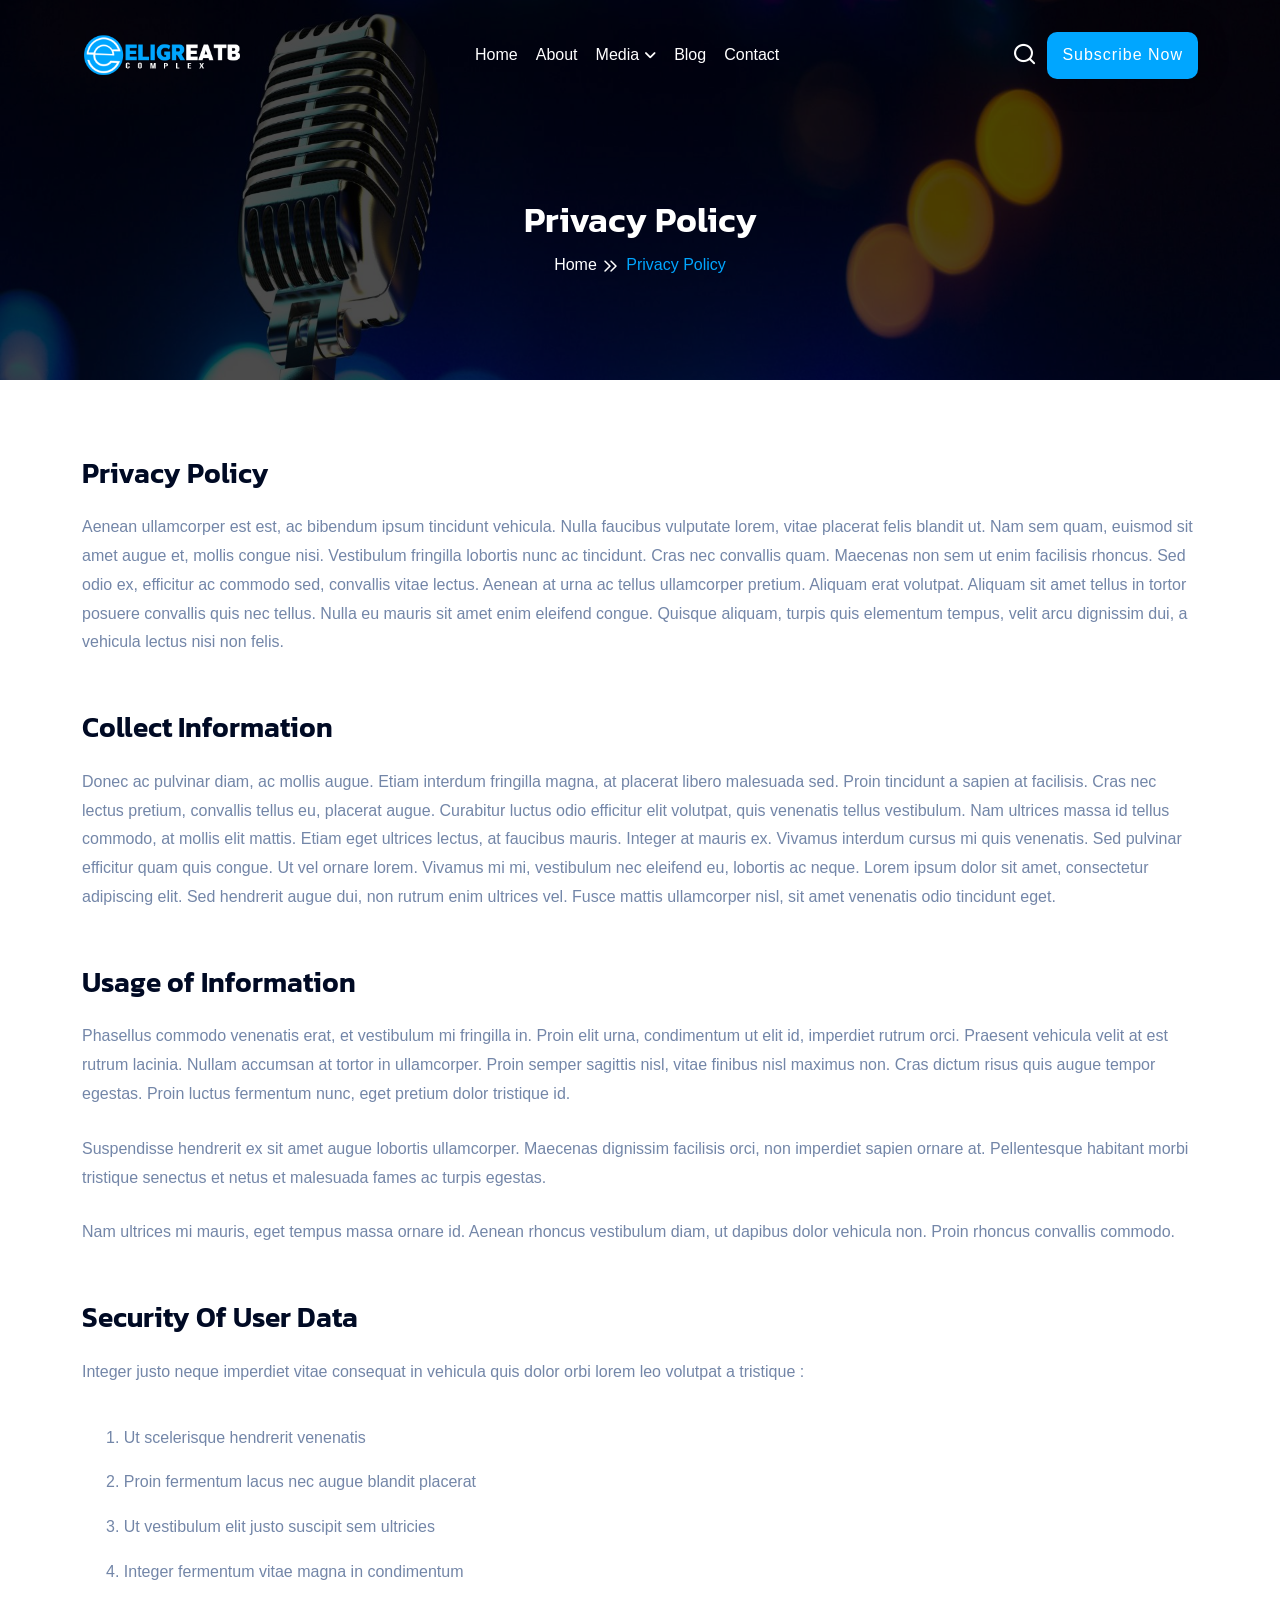
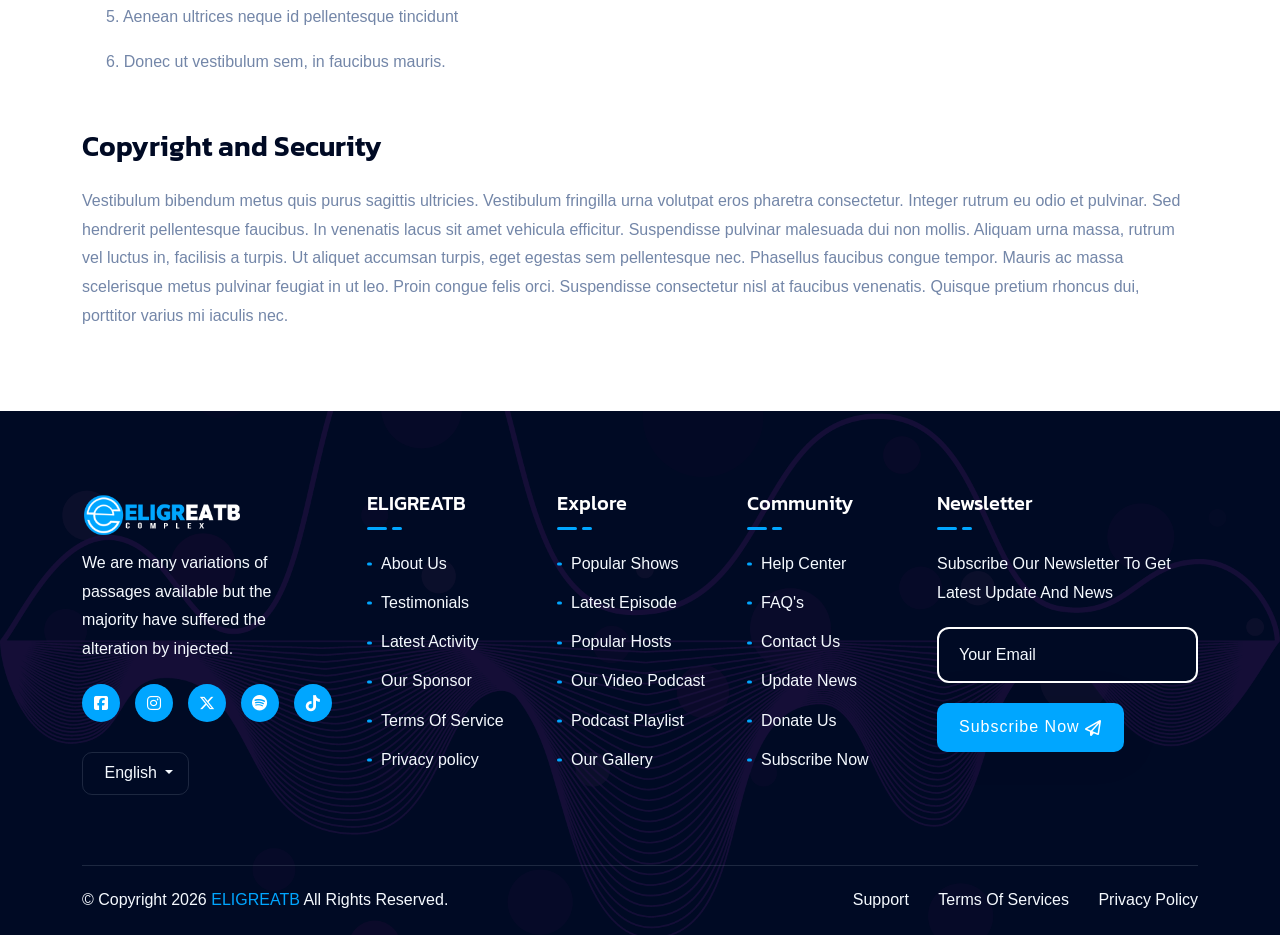
==== privacy.html @ 1687f618 "Initial commit" ====
<!DOCTYPE html>
<html lang="en">
<head>
    <!-- meta tags -->
    <meta charset="UTF-8">
    <meta http-equiv="X-UA-Compatible" content="IE=edge">
    <meta name="viewport" content="width=device-width, initial-scale=1.0">
    <meta name="description" content="">
    <meta name="keywords" content="">

    <!-- title -->
    <title>ELIGREATB - Podcast HTML5 Template</title>

    <!-- favicon -->
    <link rel="icon" type="image/x-icon" href="assets/img/logo/favicon.png">

    <!-- css -->
    <link rel="stylesheet" href="assets/css/bootstrap.min.css">
    <link rel="stylesheet" href="assets/css/all-fontawesome.min.css">
    <link rel="stylesheet" href="assets/css/feather.min.css">
    <link rel="stylesheet" href="assets/css/animate.min.css">
    <link rel="stylesheet" href="assets/css/magnific-popup.min.css">
    <link rel="stylesheet" href="assets/css/owl.carousel.min.css">
    <link rel="stylesheet" href="assets/css/style.css">

</head>

<body>
    <!-- preloader -->
    <div class="preloader">
        <div class="loader-ripple">
            <div></div>
            <div></div>
        </div>
    </div>
    <!-- preloader end -->

    <!-- header area -->
    <header class="header">
        <div class="main-navigation">
            <nav class="navbar navbar-expand-lg">
                <div class="container position-relative">
                    <a class="navbar-brand" href="index-2.html">
                        <img src="assets/img/logo/logo.png" class="logo-display" alt="logo">
                        <img src="assets/img/logo/logo-dark.png" class="logo-scrolled" alt="logo">
                    </a>
                    <!-- mobile-menu-right -->
                    <div class="mobile-menu-right">
                        <div class="nav-search-wrap">
                            <div class="search-btn">
                                <button type="button" class="nav-right-link search-box-outer"><i
                                        class="feather-search"></i></button>
                            </div>
                        </div>
                        <button class="navbar-toggler" type="button" data-bs-toggle="collapse"
                            data-bs-target="#main_nav" aria-expanded="false" aria-label="Toggle navigation">
                            <span class="navbar-toggler-mobile-icon"><i class="feather-menu"></i></span>
                        </button>
                    </div>
                    <!-- mobile-menu-right end -->
                    <div class="collapse navbar-collapse" id="main_nav">
                        <ul class="navbar-nav">
                            <li class="nav-item">
                                <a class="nav-link" href="index.html">Home</a>
                            </li>
                            <li class="nav-item"><a class="nav-link" href="about.html">About</a></li>
                            <li class="nav-item dropdown">
                                <a class="nav-link dropdown-toggle" href="#" data-bs-toggle="dropdown">Media</a>
                                <ul class="dropdown-menu fade-down">
                                    <li><a class="dropdown-item" href="music.html">Music</a></li>
                                    <li><a class="dropdown-item" href="video.html">Video</a></li>
                                </ul>
                            </li>
                            <li class="nav-item">
                                <a class="nav-link" href="blog.html">Blog</a>
                            </li>
                            <li class="nav-item"><a class="nav-link" href="contact.html">Contact</a></li>
                        </ul>
                        <div class="nav-right">
                            <div class="search-btn">
                                <button type="button" class="nav-right-link search-box-outer"><i
                                        class="feather-search"></i></button>
                            </div>
                            <div class="nav-right-btn">
                                <a href="#" class="theme-btn">Subscribe Now</a>
                            </div>
                        </div>
                    </div>
                </div>
            </nav>
        </div>
    </header>
    <!-- header area end -->


    <!-- popup search -->
    <div class="search-popup">
        <button class="close-search"><span class="far fa-times"></span></button>
        <form action="#">
            <div class="form-group">
                <input type="search" name="search-field" placeholder="Search Here..." required>
                <button type="submit"><i class="far fa-search"></i></button>
            </div>
        </form>
    </div>
    <!-- popup search end -->


    <!-- sidebar-popup -->
    <div class="sidebar-popup">
        <div class="sidebar-wrapper">
            <div class="sidebar-content">
                <button type="button" class="close-sidebar-popup"><i class="far fa-xmark"></i></button>
                <div class="sidebar-logo">
                    <img src="assets/img/logo/logo-dark.png" alt="">
                </div>
                <div class="sidebar-about">
                    <h4>About Us</h4>
                    <p>There are many variations of passages available sure there majority have suffered alteration in
                        some form by inject humour or randomised words which don't look even slightly believable.</p>
                </div>
                <div class="sidebar-contact">
                    <h4>Contact Info</h4>
                    <ul>
                        <li>
                            <h6>Email</h6>
                            <a href="https://live.themewild.com/cdn-cgi/l/email-protection#4920272f26092c31282439252c672a2624"><i class="far fa-envelope"></i><span class="__cf_email__" data-cfemail="f39a9d959cb3968b929e839f96dd909c9e">[email&#160;protected]</span></a>
                        </li>
                        <li>
                            <h6>Phone</h6>
                            <a href="tel:+21236547898"><i class="far fa-phone"></i>+2 123 654 7898</a>
                        </li>
                        <li>
                            <h6>Address</h6>
                            <a href="#"><i class="far fa-location-dot"></i>25/B Milford Road, New York</a>
                        </li>
                    </ul>
                </div>
                <div class="sidebar-social">
                    <h4>Follow Us</h4>
                    <a href="#"><i class="fab fa-facebook"></i></a>
                    <a href="#"><i class="fab fa-x-twitter"></i></a>
                    <a href="#"><i class="fab fa-instagram"></i></a>
                    <a href="#"><i class="fab fa-linkedin"></i></a>
                </div>
            </div>
        </div>
    </div>
    <!-- sidebar-popup end -->


    <main class="main">

        <!-- breadcrumb -->
        <div class="site-breadcrumb" style="background: url(assets/img/breadcrumb/01.jpg)">
            <div class="container">
                <h2 class="breadcrumb-title">Privacy Policy</h2>
                <ul class="breadcrumb-menu">
                    <li><a href="index-2.html">Home</a></li>
                    <li class="active">Privacy Policy</li>
                </ul>
            </div>
        </div>
        <!-- breadcrumb end -->


        <!-- privacy policy -->
        <div class="privacy-policy py-80">
            <div class="container">
                <div class="row">
                    <div class="col">
                        <div class="terms-content">
                            <h3>Privacy Policy</h3>
                            <p>
                                Aenean ullamcorper est est, ac bibendum ipsum tincidunt vehicula. Nulla faucibus
                                vulputate lorem, vitae placerat felis blandit ut. Nam sem quam, euismod sit amet augue
                                et, mollis congue nisi. Vestibulum fringilla lobortis nunc ac tincidunt. Cras nec
                                convallis quam. Maecenas non sem ut enim facilisis rhoncus. Sed odio ex, efficitur ac
                                commodo sed, convallis vitae lectus. Aenean at urna ac tellus ullamcorper pretium.
                                Aliquam erat volutpat. Aliquam sit amet tellus in tortor posuere convallis quis nec
                                tellus. Nulla eu mauris sit amet enim eleifend congue. Quisque aliquam, turpis quis
                                elementum tempus, velit arcu dignissim dui, a vehicula lectus nisi non felis.
                            </p>
                        </div>
                        <div class="terms-content">
                            <h3>Collect Information</h3>
                            <p>
                                Donec ac pulvinar diam, ac mollis augue. Etiam interdum fringilla magna, at placerat
                                libero malesuada sed. Proin tincidunt a sapien at facilisis. Cras nec lectus pretium,
                                convallis tellus eu, placerat augue. Curabitur luctus odio efficitur elit volutpat, quis
                                venenatis tellus vestibulum. Nam ultrices massa id tellus commodo, at mollis elit
                                mattis. Etiam eget ultrices lectus, at faucibus mauris. Integer at mauris ex. Vivamus
                                interdum cursus mi quis venenatis. Sed pulvinar efficitur quam quis congue. Ut vel
                                ornare lorem. Vivamus mi mi, vestibulum nec eleifend eu, lobortis ac neque. Lorem ipsum
                                dolor sit amet, consectetur adipiscing elit. Sed hendrerit augue dui, non rutrum enim
                                ultrices vel. Fusce mattis ullamcorper nisl, sit amet venenatis odio tincidunt eget.
                            </p>
                        </div>
                        <div class="terms-content">
                            <h3>Usage of Information</h3>
                            <p>
                                Phasellus commodo venenatis erat, et vestibulum mi fringilla in. Proin elit urna,
                                condimentum ut elit id, imperdiet rutrum orci. Praesent vehicula velit at est rutrum
                                lacinia. Nullam accumsan at tortor in ullamcorper. Proin semper sagittis nisl, vitae
                                finibus nisl maximus non. Cras dictum risus quis augue tempor egestas. Proin luctus
                                fermentum nunc, eget pretium dolor tristique id.
                            </p>
                            <p>
                                Suspendisse hendrerit ex sit amet augue lobortis ullamcorper. Maecenas dignissim
                                facilisis orci, non imperdiet sapien ornare at. Pellentesque habitant morbi tristique
                                senectus et netus et malesuada fames ac turpis egestas.
                            </p>
                            <p>
                                Nam ultrices mi mauris, eget tempus massa ornare id. Aenean rhoncus vestibulum diam, ut
                                dapibus dolor vehicula non. Proin rhoncus convallis commodo.
                            </p>
                        </div>
                        <div class="terms-content">
                            <h3>Security Of User Data</h3>
                            <p>Integer justo neque imperdiet vitae consequat in vehicula quis dolor orbi lorem leo
                                volutpat a tristique :</p>
                            <ul class="terms-list ms-4">
                                <li>1. Ut scelerisque hendrerit venenatis</li>
                                <li>2. Proin fermentum lacus nec augue blandit placerat</li>
                                <li>3. Ut vestibulum elit justo suscipit sem ultricies</li>
                                <li>4. Integer fermentum vitae magna in condimentum</li>
                                <li>5. Aenean ultrices neque id pellentesque tincidunt</li>
                                <li>6. Donec ut vestibulum sem, in faucibus mauris.</li>
                            </ul>
                        </div>
                        <div class="terms-content">
                            <h3>Copyright and Security</h3>
                            <p>
                                Vestibulum bibendum metus quis purus sagittis ultricies. Vestibulum fringilla urna
                                volutpat eros pharetra consectetur. Integer rutrum eu odio et pulvinar. Sed hendrerit
                                pellentesque faucibus. In venenatis lacus sit amet vehicula efficitur. Suspendisse
                                pulvinar malesuada dui non mollis. Aliquam urna massa, rutrum vel luctus in, facilisis a
                                turpis. Ut aliquet accumsan turpis, eget egestas sem pellentesque nec. Phasellus
                                faucibus congue tempor. Mauris ac massa scelerisque metus pulvinar feugiat in ut leo.
                                Proin congue felis orci. Suspendisse consectetur nisl at faucibus venenatis. Quisque
                                pretium rhoncus dui, porttitor varius mi iaculis nec.
                            </p>
                        </div>
                    </div>
                </div>
            </div>
        </div>
        <!-- privacy policy end -->
    
    </main>


    <!-- footer area -->
    <footer class="footer-area">
        <div class="footer-widget">
            <div class="container">
                <div class="footer-widget-wrapper pt-80 pb-50">
                    <div class="row">
                        <div class="col-md-6 col-lg-3">
                            <div class="footer-widget-box about-us">
                                <a href="#" class="footer-logo">
                                    <img src="assets/img/logo/logo.png" class="logo-dark-mode" alt="">
                                    <img src="assets/img/logo/logo-dark.png" class="logo-light-mode" alt="">
                                </a>
                                <p class="mb-3">
                                    We are many variations of passages available but the majority have suffered the
                                    alteration by injected.
                                </p>
                                <ul class="footer-social mt-20">
                                    <li><a href="#"><i class="fab fa-square-facebook"></i></a></li>
                                    <li><a href="#"><i class="fab fa-instagram"></i></a></li>
                                    <li><a href="#"><i class="fab fa-x-twitter"></i></a></li>
                                    <li><a href="#"><i class="fab fa-spotify"></i></a></li>
                                    <li><a href="#"><i class="fab fa-tiktok"></i></a></li>
                                </ul>
                                <div class="footer-language">
                                    <div class="dropdown">
                                        <a href="#" class="language dropdown-toggle" data-bs-toggle="dropdown"
                                            aria-expanded="false">
                                            <img src="assets/img/lang/united-states.png" alt="">
                                            <span>English</span>
                                        </a>
                                        <ul class="dropdown-menu">
                                            <li><a class="dropdown-item" href="#"><img
                                                        src="assets/img/lang/united-states.png" alt="">English</a></li>
                                            <li><a class="dropdown-item" href="#"><img src="assets/img/lang/germany.png"
                                                        alt="">Germany</a></li>
                                            <li><a class="dropdown-item" href="#"><img src="assets/img/lang/france.png"
                                                        alt="">France</a></li>
                                            <li><a class="dropdown-item" href="#"><img src="assets/img/lang/china.png"
                                                        alt="">China</a></li>
                                            <li><a class="dropdown-item" href="#"><img src="assets/img/lang/spain.png"
                                                        alt="">Spain</a></li>
                                        </ul>
                                    </div>
                                </div>
                            </div>
                        </div>
                        <div class="col-md-6 col-lg-2">
                            <div class="footer-widget-box list">
                                <h4 class="footer-widget-title">ELIGREATB</h4>
                                <ul class="footer-list">
                                    <li><a href="about.html">About Us</a></li>
                                    <li><a href="testimonial.html">Testimonials</a></li>
                                    <li><a href="blog.html">Latest Activity</a></li>
                                    <li><a href="sponsor.html">Our Sponsor</a></li>
                                    <li><a href="terms.html">Terms Of Service</a></li>
                                    <li><a href="privacy.html">Privacy policy</a></li>
                                </ul>
                            </div>
                        </div>
                        <div class="col-md-6 col-lg-2">
                            <div class="footer-widget-box list">
                                <h4 class="footer-widget-title">Explore</h4>
                                <ul class="footer-list">
                                    <li><a href="video.html">Popular Shows</a></li>
                                    <li><a href="episode-grid.html">Latest Episode</a></li>
                                    <li><a href="host.html">Popular Hosts</a></li>
                                    <li><a href="episode-video.html">Our Video Podcast</a></li>
                                    <li><a href="episode-single.html">Podcast Playlist</a></li>
                                    <li><a href="gallery.html">Our Gallery</a></li>
                                </ul>
                            </div>
                        </div>
                        <div class="col-md-6 col-lg-2">
                            <div class="footer-widget-box list">
                                <h4 class="footer-widget-title">Community</h4>
                                <ul class="footer-list">
                                    <li><a href="contact.html">Help Center</a></li>
                                    <li><a href="faq.html">FAQ's</a></li>
                                    <li><a href="contact.html">Contact Us</a></li>
                                    <li><a href="blog.html">Update News</a></li>
                                    <li><a href="donate.html">Donate Us</a></li>
                                    <li><a href="pricing.html">Subscribe Now</a></li>
                                </ul>
                            </div>
                        </div>
                        <div class="col-md-6 col-lg-3">
                            <div class="footer-widget-box list">
                                <h4 class="footer-widget-title">Newsletter</h4>
                                <div class="footer-newsletter">
                                    <p>Subscribe Our Newsletter To Get Latest Update And News</p>
                                    <div class="subscribe-form">
                                        <form action="#">
                                            <input type="email" class="form-control" placeholder="Your Email">
                                            <button class="theme-btn" type="submit">
                                                Subscribe Now<i class="far fa-paper-plane"></i>
                                            </button>
                                        </form>
                                    </div>
                                </div>
                            </div>
                        </div>
                    </div>
                </div>
            </div>
        </div>
        <div class="container">
            <div class="copyright">
                <div class="row">
                    <div class="col-md-6 align-self-center">
                        <p class="copyright-text">
                            &copy; Copyright <span id="date"></span> <a href="#"> ELIGREATB </a> All Rights Reserved.
                        </p>
                    </div>
                    <div class="col-md-6 align-self-center">
                        <ul class="footer-menu">
                            <li><a href="contact.html">Support</a></li>
                            <li><a href="terms.html">Terms Of Services</a></li>
                            <li><a href="privacy.html">Privacy Policy</a></li>
                        </ul>
                    </div>
                </div>
            </div>
        </div>
    </footer>
    <!-- footer area end -->


    <!-- scroll-top -->
    <div class="scroll-top">
        <a href="#" class="scroll-top-icon"><i class="far fa-arrow-up"></i></a>
        <svg class="scroll-progress-circle" viewBox="0 0 100 100">
            <circle class="scroll-progress-bg" cx="50" cy="50" r="45"></circle>
            <circle class="scroll-progress-bar" cx="50" cy="50" r="45"></circle>
        </svg>
    </div>
    <!-- scroll-top end -->


    <!-- js -->
    <script data-cfasync="false" src="../cdn-cgi/scripts/5c5dd728/cloudflare-static/email-decode.min.js"></script><script src="assets/js/jquery-3.7.1.min.js"></script>
    <script src="assets/js/modernizr.min.js"></script>
    <script src="assets/js/bootstrap.bundle.min.js"></script>
    <script src="assets/js/imagesloaded.pkgd.min.js"></script>
    <script src="assets/js/jquery.magnific-popup.min.js"></script>
    <script src="assets/js/isotope.pkgd.min.js"></script>
    <script src="assets/js/jquery.appear.min.js"></script>
    <script src="assets/js/jquery.easing.min.js"></script>
    <script src="assets/js/owl.carousel.min.js"></script>
    <script src="assets/js/counter-up.js"></script>
    <script src="assets/js/wow.min.js"></script>
    <script src="assets/js/main.js"></script>

</body>


<!-- Mirrored from live.themewild.com/ELIGREATB/privacy.html by HTTrack Website Copier/3.x [XR&CO'2014], Wed, 23 Apr 2025 15:40:26 GMT -->
</html>
---- assets/css/feather.min.css ----
@font-face{font-family:'feather';src:url('../fonts/featherd7bf.eot?vphau2');src:url('../fonts/featherd7bf.eot?vphau2#iefix') format('embedded-opentype'),url('../fonts/featherd7bf.ttf?vphau2') format('truetype'),url('../fonts/featherd7bf.woff?vphau2') format('woff'),url('../fonts/featherd7bf.svg?vphau2#feather') format('svg');font-weight:normal;font-style:normal;font-display:block}[class^="feather-"],[class*=" feather-"]{font-family:'feather' !important;speak:never;font-style:normal;font-weight:normal;font-variant:normal;text-transform:none;-webkit-font-smoothing:antialiased;-moz-osx-font-smoothing:grayscale}.feather-activity:before{content:"\e900"}.feather-airplay:before{content:"\e901"}.feather-alert-circle:before{content:"\e902"}.feather-alert-octagon:before{content:"\e903"}.feather-alert-triangle:before{content:"\e904"}.feather-align-center:before{content:"\e905"}.feather-align-justify:before{content:"\e906"}.feather-align-left:before{content:"\e907"}.feather-align-right:before{content:"\e908"}.feather-anchor:before{content:"\e909"}.feather-aperture:before{content:"\e90a"}.feather-archive:before{content:"\e90b"}.feather-arrow-down:before{content:"\e90c"}.feather-arrow-down-circle:before{content:"\e90d"}.feather-arrow-down-left:before{content:"\e90e"}.feather-arrow-down-right:before{content:"\e90f"}.feather-arrow-left:before{content:"\e910"}.feather-arrow-left-circle:before{content:"\e911"}.feather-arrow-right:before{content:"\e912"}.feather-arrow-right-circle:before{content:"\e913"}.feather-arrow-up:before{content:"\e914"}.feather-arrow-up-circle:before{content:"\e915"}.feather-arrow-up-left:before{content:"\e916"}.feather-arrow-up-right:before{content:"\e917"}.feather-at-sign:before{content:"\e918"}.feather-award:before{content:"\e919"}.feather-bar-chart:before{content:"\e91a"}.feather-bar-chart-2:before{content:"\e91b"}.feather-battery:before{content:"\e91c"}.feather-battery-charging:before{content:"\e91d"}.feather-bell:before{content:"\e91e"}.feather-bell-off:before{content:"\e91f"}.feather-bluetooth:before{content:"\e920"}.feather-bold:before{content:"\e921"}.feather-book:before{content:"\e922"}.feather-bookmark:before{content:"\e923"}.feather-book-open:before{content:"\e924"}.feather-box:before{content:"\e925"}.feather-briefcase:before{content:"\e926"}.feather-calendar:before{content:"\e927"}.feather-camera:before{content:"\e928"}.feather-camera-off:before{content:"\e929"}.feather-cast:before{content:"\e92a"}.feather-check:before{content:"\e92b"}.feather-check-circle:before{content:"\e92c"}.feather-check-square:before{content:"\e92d"}.feather-chevron-down:before{content:"\e92e"}.feather-chevron-left:before{content:"\e92f"}.feather-chevron-right:before{content:"\e930"}.feather-chevrons-down:before{content:"\e931"}.feather-chevrons-left:before{content:"\e932"}.feather-chevrons-right:before{content:"\e933"}.feather-chevrons-up:before{content:"\e934"}.feather-chevron-up:before{content:"\e935"}.feather-chrome:before{content:"\e936"}.feather-circle:before{content:"\e937"}.feather-clipboard:before{content:"\e938"}.feather-clock:before{content:"\e939"}.feather-cloud:before{content:"\e93a"}.feather-cloud-drizzle:before{content:"\e93b"}.feather-cloud-lightning:before{content:"\e93c"}.feather-cloud-off:before{content:"\e93d"}.feather-cloud-rain:before{content:"\e93e"}.feather-cloud-snow:before{content:"\e93f"}.feather-code:before{content:"\e940"}.feather-codepen:before{content:"\e941"}.feather-codesandbox:before{content:"\e942"}.feather-coffee:before{content:"\e943"}.feather-columns:before{content:"\e944"}.feather-command:before{content:"\e945"}.feather-compass:before{content:"\e946"}.feather-copy:before{content:"\e947"}.feather-corner-down-left:before{content:"\e948"}.feather-corner-down-right:before{content:"\e949"}.feather-corner-left-down:before{content:"\e94a"}.feather-corner-left-up:before{content:"\e94b"}.feather-corner-right-down:before{content:"\e94c"}.feather-corner-right-up:before{content:"\e94d"}.feather-corner-up-left:before{content:"\e94e"}.feather-corner-up-right:before{content:"\e94f"}.feather-cpu:before{content:"\e950"}.feather-credit-card:before{content:"\e951"}.feather-crop:before{content:"\e952"}.feather-crosshair:before{content:"\e953"}.feather-database:before{content:"\e954"}.feather-delete:before{content:"\e955"}.feather-disc:before{content:"\e956"}.feather-divide:before{content:"\e957"}.feather-divide-circle:before{content:"\e958"}.feather-divide-square:before{content:"\e959"}.feather-dollar-sign:before{content:"\e95a"}.feather-download:before{content:"\e95b"}.feather-download-cloud:before{content:"\e95c"}.feather-dribbble:before{content:"\e95d"}.feather-droplet:before{content:"\e95e"}.feather-edit:before{content:"\e95f"}.feather-edit-2:before{content:"\e960"}.feather-edit-3:before{content:"\e961"}.feather-external-link:before{content:"\e962"}.feather-eye:before{content:"\e963"}.feather-eye-off:before{content:"\e964"}.feather-facebook:before{content:"\e965"}.feather-fast-forward:before{content:"\e966"}.feather-feather:before{content:"\e967"}.feather-figma:before{content:"\e968"}.feather-file:before{content:"\e969"}.feather-file-minus:before{content:"\e96a"}.feather-file-plus:before{content:"\e96b"}.feather-file-text:before{content:"\e96c"}.feather-film:before{content:"\e96d"}.feather-filter:before{content:"\e96e"}.feather-flag:before{content:"\e96f"}.feather-folder:before{content:"\e970"}.feather-folder-minus:before{content:"\e971"}.feather-folder-plus:before{content:"\e972"}.feather-framer:before{content:"\e973"}.feather-frown:before{content:"\e974"}.feather-gift:before{content:"\e975"}.feather-git-branch:before{content:"\e976"}.feather-git-commit:before{content:"\e977"}.feather-github:before{content:"\e978"}.feather-gitlab:before{content:"\e979"}.feather-git-merge:before{content:"\e97a"}.feather-git-pull-request:before{content:"\e97b"}.feather-globe:before{content:"\e97c"}.feather-grid:before{content:"\e97d"}.feather-hard-drive:before{content:"\e97e"}.feather-hash:before{content:"\e97f"}.feather-headphones:before{content:"\e980"}.feather-heart:before{content:"\e981"}.feather-help-circle:before{content:"\e982"}.feather-hexagon:before{content:"\e983"}.feather-home:before{content:"\e984"}.feather-image:before{content:"\e985"}.feather-inbox:before{content:"\e986"}.feather-info:before{content:"\e987"}.feather-instagram:before{content:"\e988"}.feather-italic:before{content:"\e989"}.feather-key:before{content:"\e98a"}.feather-layers:before{content:"\e98b"}.feather-layout:before{content:"\e98c"}.feather-life-buoy:before{content:"\e98d"}.feather-link:before{content:"\e98e"}.feather-link-2:before{content:"\e98f"}.feather-linkedin:before{content:"\e990"}.feather-list:before{content:"\e991"}.feather-loader:before{content:"\e992"}.feather-lock:before{content:"\e993"}.feather-log-in:before{content:"\e994"}.feather-log-out:before{content:"\e995"}.feather-mail:before{content:"\e996"}.feather-map:before{content:"\e997"}.feather-map-pin:before{content:"\e998"}.feather-maximize:before{content:"\e999"}.feather-maximize-2:before{content:"\e99a"}.feather-meh:before{content:"\e99b"}.feather-menu:before{content:"\e99c"}.feather-message-circle:before{content:"\e99d"}.feather-message-square:before{content:"\e99e"}.feather-mic:before{content:"\e99f"}.feather-mic-off:before{content:"\e9a0"}.feather-minimize:before{content:"\e9a1"}.feather-minimize-2:before{content:"\e9a2"}.feather-minus:before{content:"\e9a3"}.feather-minus-circle:before{content:"\e9a4"}.feather-minus-square:before{content:"\e9a5"}.feather-monitor:before{content:"\e9a6"}.feather-moon:before{content:"\e9a7"}.feather-more-horizontal:before{content:"\e9a8"}.feather-more-vertical:before{content:"\e9a9"}.feather-mouse-pointer:before{content:"\e9aa"}.feather-move:before{content:"\e9ab"}.feather-music:before{content:"\e9ac"}.feather-navigation:before{content:"\e9ad"}.feather-navigation-2:before{content:"\e9ae"}.feather-octagon:before{content:"\e9af"}.feather-package:before{content:"\e9b0"}.feather-paperclip:before{content:"\e9b1"}.feather-pause:before{content:"\e9b2"}.feather-pause-circle:before{content:"\e9b3"}.feather-pen-tool:before{content:"\e9b4"}.feather-percent:before{content:"\e9b5"}.feather-phone:before{content:"\e9b6"}.feather-phone-call:before{content:"\e9b7"}.feather-phone-forwarded:before{content:"\e9b8"}.feather-phone-incoming:before{content:"\e9b9"}.feather-phone-missed:before{content:"\e9ba"}.feather-phone-off:before{content:"\e9bb"}.feather-phone-outgoing:before{content:"\e9bc"}.feather-pie-chart:before{content:"\e9bd"}.feather-play:before{content:"\e9be"}.feather-play-circle:before{content:"\e9bf"}.feather-plus:before{content:"\e9c0"}.feather-plus-circle:before{content:"\e9c1"}.feather-plus-square:before{content:"\e9c2"}.feather-pocket:before{content:"\e9c3"}.feather-power:before{content:"\e9c4"}.feather-printer:before{content:"\e9c5"}.feather-radio:before{content:"\e9c6"}.feather-refresh-ccw:before{content:"\e9c7"}.feather-refresh-cw:before{content:"\e9c8"}.feather-repeat:before{content:"\e9c9"}.feather-rewind:before{content:"\e9ca"}.feather-rotate-ccw:before{content:"\e9cb"}.feather-rotate-cw:before{content:"\e9cc"}.feather-rss:before{content:"\e9cd"}.feather-save:before{content:"\e9ce"}.feather-scissors:before{content:"\e9cf"}.feather-search:before{content:"\e9d0"}.feather-send:before{content:"\e9d1"}.feather-server:before{content:"\e9d2"}.feather-settings:before{content:"\e9d3"}.feather-share:before{content:"\e9d4"}.feather-share-2:before{content:"\e9d5"}.feather-shield:before{content:"\e9d6"}.feather-shield-off:before{content:"\e9d7"}.feather-shopping-bag:before{content:"\e9d8"}.feather-shopping-cart:before{content:"\e9d9"}.feather-shuffle:before{content:"\e9da"}.feather-sidebar:before{content:"\e9db"}.feather-skip-back:before{content:"\e9dc"}.feather-skip-forward:before{content:"\e9dd"}.feather-slack:before{content:"\e9de"}.feather-slash:before{content:"\e9df"}.feather-sliders:before{content:"\e9e0"}.feather-smartphone:before{content:"\e9e1"}.feather-smile:before{content:"\e9e2"}.feather-speaker:before{content:"\e9e3"}.feather-square:before{content:"\e9e4"}.feather-star:before{content:"\e9e5"}.feather-stop-circle:before{content:"\e9e6"}.feather-sun:before{content:"\e9e7"}.feather-sunrise:before{content:"\e9e8"}.feather-sunset:before{content:"\e9e9"}.feather-table:before{content:"\e9ea"}.feather-tablet:before{content:"\e9eb"}.feather-tag:before{content:"\e9ec"}.feather-target:before{content:"\e9ed"}.feather-terminal:before{content:"\e9ee"}.feather-thermometer:before{content:"\e9ef"}.feather-thumbs-down:before{content:"\e9f0"}.feather-thumbs-up:before{content:"\e9f1"}.feather-toggle-left:before{content:"\e9f2"}.feather-toggle-right:before{content:"\e9f3"}.feather-tool:before{content:"\e9f4"}.feather-trash:before{content:"\e9f5"}.feather-trash-2:before{content:"\e9f6"}.feather-trello:before{content:"\e9f7"}.feather-trending-down:before{content:"\e9f8"}.feather-trending-up:before{content:"\e9f9"}.feather-triangle:before{content:"\e9fa"}.feather-truck:before{content:"\e9fb"}.feather-tv:before{content:"\e9fc"}.feather-twitch:before{content:"\e9fd"}.feather-twitter:before{content:"\e9fe"}.feather-type:before{content:"\e9ff"}.feather-umbrella:before{content:"\ea00"}.feather-underline:before{content:"\ea01"}.feather-unlock:before{content:"\ea02"}.feather-upload:before{content:"\ea03"}.feather-upload-cloud:before{content:"\ea04"}.feather-user:before{content:"\ea05"}.feather-user-check:before{content:"\ea06"}.feather-user-minus:before{content:"\ea07"}.feather-user-plus:before{content:"\ea08"}.feather-users:before{content:"\ea09"}.feather-user-x:before{content:"\ea0a"}.feather-video:before{content:"\ea0b"}.feather-video-off:before{content:"\ea0c"}.feather-voicemail:before{content:"\ea0d"}.feather-volume:before{content:"\ea0e"}.feather-volume-1:before{content:"\ea0f"}.feather-volume-2:before{content:"\ea10"}.feather-volume-x:before{content:"\ea11"}.feather-watch:before{content:"\ea12"}.feather-wifi:before{content:"\ea13"}.feather-wifi-off:before{content:"\ea14"}.feather-wind:before{content:"\ea15"}.feather-x:before{content:"\ea16"}.feather-x-circle:before{content:"\ea17"}.feather-x-octagon:before{content:"\ea18"}.feather-x-square:before{content:"\ea19"}.feather-youtube:before{content:"\ea1a"}.feather-zap:before{content:"\ea1b"}.feather-zap-off:before{content:"\ea1c"}.feather-zoom-in:before{content:"\ea1d"}.feather-zoom-out:before{content:"\ea1e"}
---- assets/css/style.css ----
/*====================================================
Template Name   : ELIGREATB
Description     : Podcast HTML5 Template
Author          : LunarTemp
Version         : 1.0
=======================================================*/


/*=====================================================
Table of contents
=======================================================

1. Google fonts
2. Theme variables
3. General css
4. Preloader
5. Theme default css
6. Margin & padding
7. Bs custom css
8. Nice select css
9. Site title css
10. Theme button
11. Scroll top css
12. Navbar css
13. Multi level dropdown menu
14. Search area css 
15. Sidebar popup css 
16. Main section css 
17. Hero css 
18. Platform css 
19. About css 
20. Feature css 
21. Main category css
22. Show css
23. Show single css 
24. Episode css 
25. Episode single css 
26. Podcast css 
27. Process css 
28. Choose css 
29. Pricing css 
30. Donate css 
31. Gallery css 
32. Testimonial css 
33. Play btn
34. Video css 
35. Counter css 
36. Cta css 
37. Partner css 
38. Blog css 
39. Blog single css
40. Widget sidebar css
41. Contact us css 
42. Team css 
43. Team single css 
44. Faq css 
45. Breadcrumb css
46. Pagination css 
47. Auth css 
48. Coming soon css 
49. Error css 
50. Terms/privacy css 
51. Instagram css 
52. Footer css 
53. Home 2 css 
54. Home 3 css 

=======================================================*/


/*====================
1. Google fonts
======================*/

@import url('https://fonts.googleapis.com/css2?family=Kanit:wght@300;400;500;600;700;800;900&amp;family=Roboto:wght@100;300;400;500;700;900&amp;display=swap');


/*====================
2. Theme variables
======================*/

:root {
  --body-font: 'Roboto', sans-serif;
  --heading-font: 'Kanit', sans-serif;
  --body-text-color: #7386a8;
  --theme-color: #00A6FF;
  --theme-bg-light: rgba(2, 171, 253, .08);
  --theme-color-light: rgba(255, 255, 255, 0.6);
  --color-white: #ffffff;
  --color-dark: #000A24;
  --color-success: #10B981;
  --color-primary: #29B6F6;
  --color-info: #8358FF;
  --color-danger: #FF7782;
  --color-warning: #FFBB55;
  --color-secondary: #E9ECEF;
  --box-shadow: 0 0 40px 5px rgb(0 0 0 / 5%);
  --box-shadow2: 0 3px 24px rgb(0 0 0 / 10%);
  --transition: all .5s ease-in-out;
  --transition2: all .3s ease-in-out;
  --border-info-color: rgba(117, 127, 149, .25);
  --border-white-color: rgba(255, 255, 255, 0.08);
  --footer-bg: #000A24;
  --footer-text-color: #F5FAFF;
}



/*====================
3. General css
======================*/

*,
*:before,
*:after {
  box-sizing: inherit;
}

* {
  scroll-behavior: inherit !important;
}

html,
body {
  height: auto;
  width: 100%;
  margin: 0;
  padding: 0;
  overflow-x: hidden;
  box-sizing: border-box;
}

body {
  background: var(--body-bg);
  font-family: var(--body-font);
  font-style: normal;
  font-size: 16px;
  font-weight: normal;
  color: var(--body-text-color);
  line-height: 1.8;
}

a {
  color:  var(--color-dark);
  display: inline-block;
}

a,
a:active,
a:focus,
a:hover {
  outline: none;
  -webkit-transition: all 0.3s ease-out 0s;
  -moz-transition: all 0.3s ease-out 0s;
  -o-transition: all 0.3s ease-out 0s;
  -ms-transition: all 0.3s ease-out 0s;
  transition: all 0.3s ease-out 0s;
  text-decoration: none;
}

a:hover {
  color: var(--color-blue);
}

ul {
  margin: 0;
  padding: 0;
}

li {
  list-style: none;
}

h1,
h2,
h3,
h4,
h5,
h6 {
  color:  var(--color-dark);
  margin: 0px;
  font-weight: 600;
  font-family: var(--heading-font);
  line-height: 1.2;
}

h1 {
  font-size: 40px;
}

h2 {
  font-size: 35px;
}

h3 {
  font-size: 28px;
}

h4 {
  font-size: 22px;
}

h5 {
  font-size: 18px;
}

h6 {
  font-size: 16px;
}

p {
  margin: 0px;
}

iframe {
  max-width: 100%;
  max-height: max-content;
  border: none;
}

.img,
img {
  max-width: 100%;
  -webkit-transition: all 0.3s ease-out 0s;
  -moz-transition: all 0.3s ease-out 0s;
  -ms-transition: all 0.3s ease-out 0s;
  -o-transition: all 0.3s ease-out 0s;
  transition: all 0.3s ease-out 0s;
  height: auto;
}

label {
  color: #999;
  cursor: pointer;
  font-weight: 400;
}

*::-moz-selection {
  background: #d6b161;
  color: var(--color-white);
  text-shadow: none;
}

::-moz-selection {
  background: #555;
  color: var(--color-white);
  text-shadow: none;
}

::selection {
  background: #555;
  color: var(--color-white);
  text-shadow: none;
}

*::-moz-placeholder {
  color: #999;
  font-size: 16px;
  opacity: 1;
}

*::placeholder {
  color: #999;
  font-size: 16px;
  opacity: 1;
}



/*====================
4. Preloader
======================*/

.preloader {
  position: fixed;
  width: 100%;
  height: 100%;
  background: var(--theme-color);
  top: 0;
  left: 0;
  z-index: 9999;
  display: flex;
  align-items: center;
  justify-content: center;
}

.loader-ripple {
  display: inline-block;
  position: relative;
  width: 80px;
  height: 80px;
}

.loader-ripple div {
  position: absolute;
  border: 4px solid var(--color-white);
  opacity: 1;
  border-radius: 50%;
  animation: loader-ripple 1s cubic-bezier(0, 0.2, 0.8, 1) infinite;
}

.loader-ripple div:nth-child(2) {
  animation-delay: -0.5s;
}

@keyframes loader-ripple {
  0% {
    top: 36px;
    left: 36px;
    width: 0;
    height: 0;
    opacity: 1;
  }

  100% {
    top: 0px;
    left: 0px;
    width: 72px;
    height: 72px;
    opacity: 0;
  }
}




/*===================
5. Theme default css
======================*/

.ovrflow-hidden {
  overflow: hidden;
}

.position-relative {
  position: relative;
  z-index: 1;
}

.text-right {
  text-align: right;
}

.space-between {
  display: flex;
  justify-content: space-between;
  align-items: center;
}

.c-pd {
  padding: 0 7rem;
}

.s-pd {
  padding: 0 12rem;
}

.h-100 {
  height: 100%;
}

.h-100vh {
  height: 100vh;
}

.bg {
  background: var(--theme-bg-light);
}



/*====================
6. Margin & padding
======================*/

.pt-0 {
  padding-top: 0px;
}

.pt-10 {
  padding-top: 10px;
}

.pt-20 {
  padding-top: 20px;
}

.pt-30 {
  padding-top: 30px;
}

.pt-40 {
  padding-top: 40px;
}

.pt-50 {
  padding-top: 50px;
}

.pt-60 {
  padding-top: 60px;
}

.pt-70 {
  padding-top: 70px;
}

.pt-80 {
  padding-top: 80px;
}

.pt-90 {
  padding-top: 90px;
}

.pt-100 {
  padding-top: 100px;
}

.pt-110 {
  padding-top: 110px;
}

.pt-120 {
  padding-top: 120px;
}

.pb-0 {
  padding-bottom: 0px;
}

.pb-10 {
  padding-bottom: 10px;
}

.pb-20 {
  padding-bottom: 20px;
}

.pb-30 {
  padding-bottom: 30px;
}

.pb-40 {
  padding-bottom: 40px;
}

.pb-50 {
  padding-bottom: 50px;
}

.pb-60 {
  padding-bottom: 60px;
}

.pb-70 {
  padding-bottom: 70px;
}

.pb-80 {
  padding-bottom: 80px;
}

.pb-90 {
  padding-bottom: 90px;
}

.pb-100 {
  padding-bottom: 100px;
}

.pb-110 {
  padding-bottom: 110px;
}

.pb-120 {
  padding-bottom: 120px;
}

.py-80 {
  padding: 80px 0;
}

.py-90 {
  padding: 90px 0;
}

.py-100 {
  padding: 100px 0;
}

.py-110 {
  padding: 110px 0;
}

.py-120 {
  padding: 120px 0;
}

.mt-0 {
  margin-top: 0px;
}

.mt-10 {
  margin-top: 10px;
}

.mt-20 {
  margin-top: 20px;
}

.mt-30 {
  margin-top: 30px;
}

.mt-40 {
  margin-top: 40px;
}

.mt-50 {
  margin-top: 50px;
}

.mt-60 {
  margin-top: 60px;
}

.mt-70 {
  margin-top: 70px;
}

.mt-80 {
  margin-top: 80px;
}

.mt-90 {
  margin-top: 90px;
}

.mt-100 {
  margin-top: 100px;
}

.mt-110 {
  margin-top: 110px;
}

.mt-120 {
  margin-top: 120px;
}

.mb-0 {
  margin-bottom: 0px;
}

.mb-10 {
  margin-bottom: 10px;
}

.mb-20 {
  margin-bottom: 20px;
}

.mb-30 {
  margin-bottom: 30px;
}

.mb-40 {
  margin-bottom: 40px;
}

.mb-50 {
  margin-bottom: 50px;
}

.mb-60 {
  margin-bottom: 60px;
}

.mb-70 {
  margin-bottom: 70px;
}

.mb-80 {
  margin-bottom: 80px;
}

.mb-90 {
  margin-bottom: 90px;
}

.mb-100 {
  margin-bottom: 100px;
}

.mb-110 {
  margin-bottom: 110px;
}

.mb-120 {
  margin-bottom: 120px;
}

.my-80 {
  margin: 80px 0;
}

.my-90 {
  margin: 90px 0;
}

.my-100 {
  margin: 100px 0;
}

.my-110 {
  margin: 110px 0;
}

.my-120 {
  margin: 120px 0;
}



/*====================
8. Nice select css
======================*/

.nice-select{
  width: 100%;
  height: 50px;
  line-height: 48px;
  border-radius: 10px;
  background: var(--color-white);
  font-size: 16px;
  color: var(--color-dark);
  border-color: var(--border-info-color) !important;
  outline: none;
}

.nice-select::after{
  width: 8px;
  height: 8px;
  margin-top: -6px;
  right: 15px;
}

.nice-select .list{
  width: 100%;
  padding: 12px;
  border-radius: 10px;
  background: var(--color-white);
  border: 1px solid var(--border-info-color);
  box-shadow: none;
}

.nice-select .option{
  border-radius: 10px;
}

.nice-select .option.focus,
.nice-select .option.selected.focus,
.nice-select .option:hover{
  background: var(--theme-color);
  color: var(--theme-dark);
}



/*====================
9. Site title css
======================*/

.site-heading{
  position: relative;
  margin-bottom: 50px;
  z-index: 1;
}

.site-heading-inline{
  display: flex;
  align-items: center;
  justify-content: space-between;
  margin-bottom: 40px;
}

.site-heading-inline .site-title{
  font-size: 50px;
}

.site-heading-inline .theme-btn{
  border-radius: 10px;
  padding: 4px 12px;
}

.site-title-tagline{
  position: relative;
  text-transform: uppercase;
  letter-spacing: 4px;
  font-size: 18px;
  font-weight: 700;
  color: var(--color-dark);
  padding: 5px 2px 5px 5px;
}

.site-title-tagline::before{
  content: "";
  position: absolute;
  left: 0;
  bottom: 0;
  background: var(--theme-color);
  height: 50%;
  width: 100%;
  z-index: -1;
}

.site-title-tagline i{
  line-height: 0;
  font-size: 20px;
}

.site-title{
  font-weight: 600;
  text-transform: capitalize;
  font-size: 50px;
  color: var(--color-dark);
  margin-top: 10px;
  margin-bottom: 0;
  position: relative;
}

.site-title span{
  color: var(--theme-color);
}

.heading-divider{
  position: relative;
}

.heading-divider::before{
  content: "";
  position: absolute;
  height: 3px;
  width: 60px;
  background: var(--theme-color);
  bottom: -12px;
  border-radius: 50px;
}

.heading-divider::after{
  content: "";
  position: absolute;
  background: var(--body-bg);
  top: 0;
  left: 0;
  bottom: -12px;
  width: 8px;
  animation: heading-move 5s infinite linear;
}

@keyframes heading-move {
  0% {
    transform: translateX(-1px);
  }
  50% {
    transform: translateX(52px);
  }
  100% {
    transform: translateX(-1px);
  }
}

@media all and (max-width: 767px) {
  .site-title,
  .site-heading-inline .site-title{
    font-size: 32px;
  }

  .site-heading-inline{
    align-items: flex-start;
    flex-direction: column;
    gap: 20px;
  }
}




/*====================
10. Theme button
======================*/

.theme-btn {
  position: relative;
  font-size: 16px;
  color: var(--color-white);
  text-transform: capitalize;
  font-weight: 500;
  letter-spacing: 1px;
  padding: 10px 20px;
  border-radius: 10px;
  border: none;
  text-align: center;
  background: var(--theme-color);
  cursor: pointer;
  overflow: hidden;
  vertical-align: middle;
  box-shadow: var(--box-shadow);
  transition: var(--transition);
  z-index: 1;
}

.theme-btn::before{
  content: "";
  position: absolute;
  background: var(--color-danger);
  transform: scaleX(0);
  transform-origin: right center;
  transition: transform .24s ease-in-out;
  left: 0;
  top: 0;
  width: 100%;
  height: 100%;
  z-index: -1;
}

.theme-btn:hover::before{
  transform: scaleX(1);
  transform-origin: left center;
}

.theme-btn:hover{
  color: var(--color-white);
}

.theme-btn2{
  background: var(--color-danger);
}

.theme-btn2:hover{
  color: var(--color-white);
}

.theme-btn2::before{
  background: var(--theme-color);
}

.theme-btn i{
  margin-left: 5px;
}

.theme-btn span{
  margin-right: 5px;
}



/*====================
11. Scroll top css
======================*/

.scroll-top {
  position: fixed;
  bottom: -20px;
  right: 30px;
  font-size: 20px;
  color: var(--color-white);
  background-color: transparent;
  border-radius: 50px;
  display: flex;
  justify-content: center;
  align-items: center;
  width: 50px;
  height: 50px;
  transition: var(--transition);
  opacity: 0;
  visibility: hidden;
  z-index: 1;
}

.scroll-top-icon{
  position: absolute;
  display: flex;
  justify-content: center;
  align-items: center;
  width: 100%;
  height: 100%;
  color: var(--theme-color);
}

.scroll-top-icon:hover{
  color: var(--theme-color);
}

.scroll-top i{
  transform: rotate(-35deg);
  transition: var(--transition2);
}

.scroll-top:hover i{
  transform: rotate(0);
}

.scroll-top.active{
  opacity: 1;
  visibility: visible;
  bottom: 20px;
}

/* scroll progress */
.scroll-progress-circle {
  width: 50px;
  height: 50px;
}

.scroll-progress-bar {
  fill: none;
  stroke: var(--theme-color);
  stroke-width: 5;
  stroke-dasharray: 283;
  stroke-dashoffset: 0;
  transform-origin: center;
  transition: stroke-dashoffset 0.3s ease;
  transform: rotate(-90deg);
}

.scroll-progress-bg {
  fill: transparent;
  stroke: var(--theme-color);
  stroke-width: 5;
  stroke-dasharray: none;
  opacity: .4;
}


@media all and (min-width: 768px) and (max-width: 1199px) {
  .scroll-top.active {
    bottom: 100px;
  }
}



/*====================
12. Navbar css
======================*/

.navbar {
  background: transparent;
  padding-top: 15px;
  padding-bottom: 15px;
  z-index: 999;
}

.navbar.fixed-top {
  background: var(--color-white);
  padding-top: 2px;
  padding-bottom: 2px;
  box-shadow: var(--box-shadow2);
  animation: slide-down 0.7s;
}

@keyframes slide-down {
  0% {
    transform: translateY(-100%);
  }

  100% {
    transform: translateY(0);
  }
}

.navbar-brand {
  margin-right: 0;
}

.navbar-brand img {
  width: 160px;
}

.navbar-brand .logo-light-mode{
  display: none;
}

.navbar .navbar-brand .logo-display {
  display: block;
}

.navbar .navbar-brand .logo-scrolled {
  display: none;
}

.navbar.fixed-top .navbar-brand .logo-display {
  display: none;
}

.navbar.fixed-top .navbar-brand .logo-scrolled {
  display: block;
}

.navbar .navbar-toggler:focus {
  outline: none;
  box-shadow: none;
}

.navbar-toggler-mobile-icon {
  display: inline-block;
  width: inherit;
  height: inherit;
}

.navbar .dropdown-toggle::after {
  content: "\f107";
  display: inline-block;
  vertical-align: baseline;
  font-family: 'Font Awesome 6 Pro';
  font-weight: 600;
  border: none;
  font-size: 14px;
  margin-left: 5px;
}

.navbar .nav-item.live .nav-link i{
  color: var(--color-danger);
  font-size: 12px;
  vertical-align: middle;
  margin-right: 2px;
}

.navbar .color-mode .dark-btn{
  display: none;
}

@media all and (min-width: 992px) {
  .navbar .nav-item .nav-link {
    margin-right: 24px;
    padding: 26px 0 26px 0;
    font-size: 16px;
    font-weight: 500;
    color: var(--color-white);
    text-transform: capitalize;
    position: relative;
    z-index: 1;
  }

  .navbar .nav-item .nav-link::before{
    content: "";
    position: absolute;
    background: var(--theme-color);
    width: 0px;
    height: 3px;
    bottom: 20px;
    left: 1px;
    border-radius: 50px;
    transition: var(--transition);
  }

  .navbar .nav-item .nav-link.active::before,
  .navbar .nav-item .nav-link:hover::before {
    width: 20px;
  }

  .navbar .nav-item:last-child .nav-link {
    margin-right: 0;
  }

  .navbar .nav-item .dropdown-menu {
    display: block;
    opacity: 0;
    visibility: hidden;
    transition: .3s;
    margin-top: 0;
    padding: 15px 12px;
    left: -15px;
    border: none;
    border-radius: 15px;
    background: var(--color-white);
    width: 200px;
    box-shadow: var(--box-shadow);
  }
  
  .navbar .nav-item .dropdown-menu li:last-child {
    margin-bottom: 0;
  }

  .navbar .nav-item .dropdown-menu .dropdown-item {
    font-size: 16px;
    font-weight: 500;
    color: var(--color-dark);
    position: relative;
    overflow: hidden;
    text-transform: capitalize;
    white-space: wrap;
    transition: all .3s ease-in-out;
  }

  .navbar .nav-item .dropdown-menu .dropdown-item:hover {
    background: transparent;
    color: var(--theme-color);
  }

  .navbar .nav-item .dropdown-menu .dropdown-item:focus{
    background: transparent !important;
  }

  .navbar .nav-item .dropdown-menu .dropdown-item::before {
    content: "\f111";
    position: absolute;
    font-family: 'Font Awesome 6 Pro';
    left: 2px;
    top: 14px;
    color: var(--theme-color);
    font-size: 6px;
    font-weight: bold;
    opacity: 0;
    visibility: hidden;
    transition: var(--transition);
    z-index: -1;
  }

  .navbar .nav-item .dropdown-menu .dropdown-item:hover::before {
    opacity: 1;
    visibility: visible;
  }

  .navbar .nav-item .nav-link {
    position: relative;
  }

  .navbar.fixed-top .nav-item .nav-link {
    color: var(--color-dark);
    font-weight: 600;
  }

  .navbar .nav-item .nav-link.active,
  .navbar .nav-item:hover .nav-link {
    color: var(--theme-color);
  }

  .navbar .nav-item:hover .dropdown-menu {
    transition: .3s;
    opacity: 1;
    visibility: visible;
    top: 100%;
    transform: rotateX(0deg);
  }

  .navbar .dropdown-menu-end {
    right: 0;
    left: auto;
  }

  .navbar .dropdown-menu.fade-down {
    top: 80%;
    transform: rotateX(-75deg);
    transform-origin: 0% 0%;
  }

  .navbar .dropdown-menu.fade-up {
    top: 140%;
  }

  .navbar #main_nav {
    justify-content: flex-end;
  }

  .navbar-nav{
    margin: 0 auto;
  }

  /* mega menu */
  .nav-item.mega-menu {
    position: static;
  }
  
  .navbar .nav-item.mega-menu .dropdown-menu{
    width: 98%;
    left: 50%;
    transform: translateX(-50%);
  } 

  .mega-menu .mega-content{
    padding: 5px 8px 5px 15px;
  }

  .mega-menu .mega-menu-title{
    position: relative;
    font-size: 18px;
    margin-bottom: 15px;
    color: var(--color-dark);
  }

  .mega-menu .mega-menu-title::before{
    content: "";
    position: absolute;
    left: 0;
    bottom: -8px;
    width: 40px;
    border-bottom: 2px solid var(--theme-color);
  }

  .mega-menu-img img{
    border-radius: 10px;
  }

  .navbar .nav-item.mega-menu .dropdown-menu .dropdown-item{
    padding-left: 0;
  }

  .navbar .nav-item.mega-menu .dropdown-menu .dropdown-item::before{
    left: 0;
  }

  .navbar .nav-item.mega-menu .dropdown-menu .dropdown-item:hover{
    padding-left: 15px;
  }
}

/* nav right */
.nav-right {
  display: flex;
  align-items: center;
  justify-content: center;
  gap: 25px;
}

.nav-right-link {
  position: relative;
  width: 25px;
  padding: 0px;
  font-size: 25px;
  text-align: center;
  color: var(--color-white);
  background: transparent;
  border: none;
  transition: var(--transition);
}

.nav-right-link:hover {
  color: var(--theme-color) !important;
}

.navbar.fixed-top .nav-right-link{
  color: var(--color-dark);
}

.nav-right-btn .theme-btn{
  padding: 9px 15px;
}


@media all and (min-width: 1199px) and (max-width: 1399px) {
  .navbar .nav-item .nav-link {
    margin-right: 18px;
  }

  .nav-right {
    gap: 10px;
  }
}

@media all and (min-width: 992px) and (max-width: 1199px) {
  .navbar-brand img{
    width: 100px;
  }

  .navbar .nav-item .nav-link{
    margin-right: 15px;
  }
}

@media all and (max-width: 1199px) {
  .nav-right-btn {
    display: none;
  }

  .navbar .mega-menu-img{
    display: none;
  }
}

/* mobile menu */
.mobile-menu-right {
  display: none;
}

@media all and (max-width: 991px) {
  .navbar {
    position: fixed;
    top: 0;
    right: 0;
    left: 0;
    padding: 10px 0;
  }

  .navbar .navbar-brand {
    padding: 0px;
  }

  .navbar .navbar-brand img {
    width: 130px;
  }

  .navbar .navbar-collapse {
    max-height: 220px;
    overflow: hidden;
    overflow-y: auto;
    padding: 0 20px;
    background: var(--color-white);
    border-radius: 12px;
    border: 1px solid var(--border-info-color);
  }

  .navbar .dropdown-toggle::after {
    float: right;
    margin-top: 2px;
  }

  .navbar .nav-item .nav-link {
    color: var(--color-dark);
    font-weight: 700;
    transition: var(--transition);
  }

  .navbar .nav-item .nav-link:hover {
    color: var(--theme-color) !important;
  }

  .navbar .navbar-toggler {
    padding: 0;
    border: none;
  }

  .navbar .mega-menu .mega-menu-title{
    margin-left: 16px;
    margin-bottom: 10px;
  }

  .mobile-menu-right {
    display: flex;
    align-items: center;
    gap: 18px;
  }

  .mobile-menu-right .nav-right-link {
    width: 20px;
    background: transparent;
    border: none;
    font-size: 20px;
    color: var(--color-white);
  }

  .mobile-menu-right .nav-right-link:hover{
    color: var(--theme-color);
  }

  .mobile-menu-right .search-area{
    width: 90%;
    left: 50%;
    transform: translateX(-50%);
  }

  .navbar-toggler-mobile-icon {
    font-size: 25px;
    color: var(--color-white);
    font-weight: 500;
  }

  .navbar.fixed-top .navbar-toggler-mobile-icon{
    color: var(--color-dark);
  }

  .navbar .dropdown-menu {
    background: var(--color-white);
    border-radius: 12px;
  }

  .navbar .dropdown-menu .dropdown-item{
    color: var(--heading-color);
  }

  .nav-right {
    display: none;
  }
}


/*============================
13. Multi level dropdown menu
==============================*/

.navbar .nav-item .dropdown-submenu {
  position: relative;
}

.navbar .nav-item .dropdown-submenu .dropdown-menu::before {
  display: none;
}

.navbar .nav-item .dropdown-submenu a::after {
  transform: rotate(-90deg);
  position: absolute;
  right: 10px;
  top: 6px;
  font-weight: 600;
}

.navbar .nav-item .dropdown-submenu a:hover {
  background: transparent;
  color: var(--color-white);
}

.navbar .nav-item .dropdown-submenu .dropdown-menu {
  top: 120%;
  left: 100%;
  opacity: 0;
  visibility: hidden;
}

.navbar .nav-item .dropdown-submenu:hover .dropdown-menu {
  top: 0;
  opacity: 1;
  visibility: visible;
}

@media all and (max-width: 991px) {
  .navbar .nav-item .dropdown-submenu .dropdown-menu {
    background: var(--color-white);
    margin: 0 17px;
    opacity: unset;
    visibility: unset;
  }

  .navbar .nav-item .dropdown-submenu a::after {
    top: 4.8px;
    right: 14px;
  }

  .navbar .nav-item .dropdown-submenu a:hover {
    color: var(--theme-color);
  }
}




/*====================
14. Search area css 
======================*/

.search-popup {
  position: fixed;
  left: 0;
  top: 0;
  height: 100vh;
  width: 100%;
  z-index: 99999;
  margin-top: -540px;
  transform: translateY(-100%);
  background-color: rgba(0, 0, 0, .8);
  transition: all 1500ms cubic-bezier(0.860, 0.000, 0.070, 1.000);
  transition-timing-function: cubic-bezier(0.860, 0.000, 0.070, 1.000);
}

.sidenav-bar-visible .search-popup {
  width: 80%;
}

.search-active .search-popup {
  transform: translateY(0%);
  margin-top: 0;
}

.search-popup .close-search {
  position: absolute;
  left: 0;
  right: 0;
  top: 75%;
  border: none;
  margin: 0 auto;
  margin-top: -200px;
  border-radius: 50px;
  text-align: center;
  background: var(--theme-color);
  text-align: center;
  width: 50px;
  height: 50px;
  color: var(--color-white);
  font-size: 20px;
  cursor: pointer;
  box-shadow: var(--box-shadow);
  transition: all 500ms ease;
  opacity: 0;
  visibility: hidden;
}

.search-active .search-popup .close-search {
  visibility: visible;
  opacity: 1;
  top: 50%;
  transition-delay: 1500ms;
}

.search-popup form {
  position: absolute;
  max-width: 700px;
  top: 50%;
  left: 15px;
  right: 15px;
  margin: -35px auto 0;
  transform: scaleX(0);
  transform-origin: center;
  transition: all 300ms ease;
}

.search-active .search-popup form {
  transform: scaleX(1);
  transition-delay: 1200ms;
}

.search-popup .form-group {
  position: relative;
  margin: 0px;
  overflow: hidden;
}

.search-popup .form-group input[type="text"],
.search-popup .form-group input[type="search"] {
  position: relative;
  width: 100%;
  height: 60px;
  outline: none;
  border-radius: 50px;
  border: none;
  padding: 0 70px 0 35px;
  transition: all 500ms ease;
  text-transform: capitalize;
}

.search-popup .form-group input[type="submit"],
.search-popup .form-group button {
  position: absolute;
  right: 5px;
  top: 5px;
  border-radius: 50px;
  background: var(--theme-color);
  text-align: center;
  font-size: 20px;
  color: var(--color-white) !important;
  height: 50px;
  width: 50px;
  border: none;
  cursor: pointer;
  transition: all 500ms ease;
}

.search-popup .form-group input[type="submit"]:hover,
.search-popup .form-group button:hover {
  background: var(--theme-color);
}

.search-popup input::placeholder,
.search-popup textarea::placeholder {
  color: var(--color-dark);
}


/*====================
15. Sidebar popup css 
======================*/

.sidebar-popup {
  position: fixed;
  top: 0;
  left: 0;
  content: "";
  background-color: rgba(0, 0, 0, 0.8);
  width: 100%;
  height: 100%;
  z-index: 999;
  visibility: hidden;
  opacity: 0;
  -webkit-transition: var(--transition);
  transition: var(--transition);
}

.sidebar-popup.open {
  visibility: visible;
  opacity: 1;
}

.sidebar-wrapper {
  position: fixed;
  top: 0;
  right: -100%;
  width: 400px;
  background: var(--color-white);
  visibility: hidden;
  opacity: 0;
  padding: 40px;
  -webkit-transition: var(--transition);
  transition: var(--transition);
  z-index: 9999;
}

.sidebar-wrapper.open {
  right: 0;
  visibility: visible;
  opacity: 1;
}

.sidebar-content{
  position: relative;
  overflow-y: auto;
  height: calc(100vh - 75px);
}

.close-sidebar-popup{
  position: absolute;
  top: 0px;
  right: 1px;
  width: 38px;
  height: 38px;
  line-height: 36px;
  border-radius: 50px;
  text-align: center;
  border: none;
  font-size: 20px;
  background: var(--theme-color);
  color: var(--color-white);
  box-shadow: var(--box-shadow);
  transition: var(--transition);
}

.close-sidebar-popup:hover{
  background: var(--color-danger);
}

.close-sidebar-popup i{
  transition: var(--transition2);
}

.close-sidebar-popup:hover i{
  transform: rotate(180deg);
}

.sidebar-logo img{
  width: 150px;
}

.sidebar-about{
  margin-top: 40px;
}

.sidebar-about h4{
  margin-bottom: 10px;
}

.sidebar-contact{
  margin-top: 20px;
}

.sidebar-contact h4{
  margin-bottom: 15px;
}

.sidebar-contact li{
  margin: 10px 0;
}

.sidebar-contact li i{
  margin-right: 5px;
  color: var(--theme-color);
}

.sidebar-contact li a:hover{
  color: var(--theme-color);
}

.sidebar-social{
  margin-top: 25px;
}

.sidebar-social h4{
  margin-bottom: 20px;
}

.sidebar-social a{
  width: 40px;
  height: 40px;
  line-height: 40px;
  text-align: center;
  border-radius: 50px;
  margin-right: 8px;
  background: var(--theme-color);
  color: var(--color-white);
  box-shadow: var(--box-shadow);
}

.sidebar-social a:hover{
  background: var(--color-dark);
  color: var(--color-white);
}


/*====================
16. Main section css 
======================*/

.main {
  margin-top: -7rem;
}

@media all and (max-width: 991px) {
  .main{
    margin-top: -3rem;
  }
}



/*====================
17. Hero css 
======================*/

.hero-section {
  position: relative;
}

.hero-single {
  position: relative;
  padding-top: 200px;
  padding-bottom: 120px;
  background-position: center !important;
  background-size: cover !important;
  background-repeat: no-repeat !important;
  z-index: 1;
}

.hero-single::before{
  content: "";
  position: absolute;
  left: 0;
  top: 0;
  background: rgba(0, 0, 0, .5);
  width: 100%;
  height: 100%;
  z-index: -1;
}

.hero-single .hero-content {
  height: 100%;
}

.hero-single .hero-content .hero-sub-title {
  display: inline-block;
  color: var(--color-white);
  font-size: 25px;
  letter-spacing: 6px;
  font-weight: 600;
  position: relative;
  text-transform: uppercase;
  z-index: 1;
}

.hero-single .hero-content .hero-title {
  color: var(--color-white);
  font-size: 75px;
  font-weight: 600;
  margin: 20px 0;
  text-transform: capitalize;
  line-height: 1.2;
}

.hero-single .hero-content .hero-title span{
  color: transparent;
  -webkit-text-stroke: 2px var(--color-white);
  -webkit-text-fill-color: transparent;
}

.hero-single .hero-content p {
  color: var(--color-white);
  line-height: 30px;
  font-size: 18px;
  font-weight: 400;
  margin-bottom: 20px;
}

.hero-single .hero-btn {
  display: flex;
  justify-content: start;
  gap: 1rem;
  margin-top: 35px;
}

.hero-single .hero-btn .theme-btn{
  display: flex;
  align-items: center;
  justify-content: center;
}

.hero-img-ani-1{
  animation: hero-img-ani-1 7s linear infinite;
}

@keyframes hero-img-ani-1 {
  0%, 100% {
      transform: translateX(0);
      transition: all 0.3s ease;
  }
  50% {
      transform: translateX(-20px);
      transition: all 0.3s ease;
  }
}

.hero-img-ani-2{
  animation: hero-img-ani-2 7s linear infinite;
}

@keyframes hero-img-ani-2 {
  0%, 100% {
      transform: translateY(0);
      transition: all 0.3s ease;
  }
  50% {
      transform: translateY(-20px);
      transition: all 0.3s ease;
  }
}


@media all and (max-width: 1199px) {
  .hero-single .hero-content .hero-title {
    font-size: 32px;
  }
}

@media all and (max-width: 991px) {
  .hero-single .hero-content .hero-sub-title {
    font-size: 22px;
  }

  .hero-single .hero-img{
    margin-top: 70px;
  }
}

@media all and (max-width: 767px) {
  .hero-single .hero-content .hero-btn {
    gap: .5rem;
  }

  .hero-single .hero-content .hero-btn .theme-btn{
    padding: 8px 15px;
  }
}

/* hero slider */
.hero-slider.owl-theme .owl-nav button{
  display: inline-block;
  font-size: 35px;
  text-align: center;
  color: var(--color-white);
  background: rgba(255, 255, 255, 0.2);
  border-radius: 50px;
  position: absolute;
  height: 55px;
  width: 55px;
  line-height: 55px;
  top: 50%;
  transform: translateY(-50%);
  transition: var(--transition);
}

.hero-slider .owl-nav button:hover{
  background: var(--color-white);
  color: var(--theme-color);
}

.hero-slider .owl-nav .owl-prev{
  left: 30px;
}

.hero-slider .owl-nav .owl-next{
  right: 30px;
}

.hero-slider .owl-dots {
  position: absolute;
  bottom: 20px;
  left: 50%;
  transform: translateX(-50%);
}

.hero-slider .owl-dots .owl-dot span {
  background: transparent;
  border: 3px solid var(--color-white);
  margin: 5px;
  width: 15px;
  height: 15px;
  display: inline-block;
  border-radius: 50px;
  transition: var(--transition);
}

.hero-slider .owl-dots .owl-dot.active span {
  background-color: var(--theme-color);
}

@media all and (max-width: 1199px) {
  .hero-slider.owl-theme .owl-nav button {
    top: unset;
    bottom: -10px;
  }

  .hero-slider .owl-nav .owl-prev {
    left: unset;
    right: 65px;
  }

  .hero-slider .owl-nav .owl-next {
    right: 10px;
  }
}



/*====================
18. Platform css 
======================*/

.platform-content > h4{
  color: var(--color-white);
  letter-spacing: 2px;
  font-weight: 500;
}

.platform-content ul {
  display: flex;
  flex-wrap: wrap;
  gap: 14px;
  margin-top: 15px;
}

.platform-item {
  display: flex;
  align-items: center;
  gap: 8px;
}

.platform-img {
  width: 45px;
  height: 45px;
  background: var(--color-white);
  border-radius: 50px;
  display: flex;
  align-items: center;
  justify-content: center;
}

.platform-img img{
  width: 24px;
}

.platform-item h5{
  color: var(--color-white);
  font-weight: 500;
  transition: var(--transition);
}

.platform-item:hover h5{
  color: var(--theme-color);
}



/*====================
19. About css 
======================*/

.about-left {
  position: relative;
}

.about-img{
  position: relative;
}

.about-experience{
  display: flex;
  align-items: center;
  justify-content: center;
  flex-direction: column;
  background: var(--theme-color);
  width: 105px;
  height: 105px;
  border-radius: 50%;
  position: absolute;
  top: 50%;
  left: 50%;
  transform: translate(-50%, -50%);
  box-shadow: var(--box-shadow);
  z-index: 1;
}

.about-experience::before{
  content: "";
  position: absolute;
  inset: 5px;
  border: 2px dashed var(--color-white);
  border-radius: 50%;
}

.about-experience h6{
  font-size: 25px;
  color: var(--color-white);
}

.about-experience p{
  color: var(--color-white);
  font-weight: 600;
}

.about-img img{
  width: 100%;
}

.about-img .img-1{
  position: relative;
  margin-top: 15px;
}

.about-img .img-1::before{
  content: "";
  position: absolute;
  left: -20px;
  bottom: -20px;
  border: 5px solid var(--theme-color);
  width: 100%;
  height: 100%;
  z-index: -1;
}

.about-img .img-2{
  margin-top: 90px;
}

.about-right {
  position: relative;
  display: block;
  padding-left: 30px;
}

.about-content {
  margin-top: 20px;
  padding-bottom: 30px;
  border-bottom: 1px solid var(--border-info-color);
}

.about-item-wrap{
  margin-top: 10px;
}

.about-item{
  display: flex;
  gap: 12px;
  margin-top: 15px;
}

.about-item .icon{
  width: 60px;
  height: 60px;
  line-height: 57px;
  background: var(--theme-color);
  border-radius: 50%;
  text-align: center;
  margin-bottom: 15px;
}

.about-item .icon img{
  width: 40px;
  filter: brightness(0) invert(1);
}

.about-item .content{
  flex: 1;
}

.about-item .content h4{
  font-size: 20px;
  margin-bottom: 5px;
}

.about-list {
  background: var(--color-white);
  border: 15px;
  padding: 15px 20px;
  border-left: 3px solid var(--theme-color);
  box-shadow: var(--box-shadow);
  margin-top: 25px;
}

.about-list li{
  font-size: 16px;
  font-weight: 500;
  color: var(--color-dark);
  margin: 6px 0;
}

.about-list li i{
  color: var(--theme-color);
  margin-right: 5px;
}

.about-bottom{
  display: flex;
  align-items: center;
  gap: 30px;
  margin-top: 25px;
}

.about-phone{
  display: flex;
  align-items: center;
  gap: 12px;
}

.about-phone .icon{
  width: 48px;
  height: 48px;
  line-height: 48px;
  background: var(--color-danger);
  color: var(--color-white);
  border-radius: 50px;
  text-align: center;
  font-size: 22px;
  box-shadow: var(--box-shadow);
}

.about-phone .number{
  line-height: 1;
}

.about-phone .number span{
  color: var(--body-text-color);
  font-weight: 500;
}

.about-phone .number h6{
  font-size: 20px;
  font-weight: 500;
  margin-top: 8px;
}

.about-phone .number h6 a{
  color: var(--color-danger);
}


@media all and (max-width: 991px) {
  .about-right {
    margin-top: 70px;
    padding-left: 0;
  }
}

@media all and (max-width: 767px) {
  .about-item {
    margin-top: 30px;
  }

  .about-bottom{
    flex-direction: column;
    align-items: flex-start;
  }
}



/*====================
20. Feature css 
======================*/

.feature-area {
  position: relative;
}

.feature-item {
  display: flex;
  gap: 20px;
  padding: 25px 20px;
  position: relative;
  background: var(--theme-color);
  border-radius: 15px;
  box-shadow: var(--box-shadow);
  transition: var(--transition);
  overflow: hidden;
  z-index: 1;
}

.feature-content{
  flex: 1;
}

.feature-item:hover{
  transform: translateY(-10px);
}

.feature-item .count{
  font-size: 50px;
  font-weight: 800;
  -webkit-text-stroke: 2px var(--color-white);
  -webkit-text-fill-color: transparent;
  position: absolute;
  left: 30px;
  bottom: 0;
  z-index: -1;
}

.feature-icon {
  width: 85px;
  height: 85px;
  line-height: 80px;
  background: var(--footer-bg);
  text-align: center;
  border-radius: 50px;
  margin-bottom: 20px;
  transition: var(--transition);
}

.feature-icon img {
  width: 50px;
  filter: brightness(0) invert(1);
}

.feature-item:hover .feature-icon {
  transform: rotateY(360deg);
}

.feature-content h4 {
  font-size: 22px;
  font-weight: 600;
  margin-bottom: 8px;
  color: var(--color-white);
}

.feature-content p{
  color: var(--color-white);
}

.feature-item.active{
  background: var(--footer-bg);
}

.feature-item.active .feature-icon{
  background: var(--theme-color);
}

.feature-shape img{
  position: absolute;
  right: 20px;
  bottom: -10px;
  width: 120px;
  opacity: .15;
  z-index: -1;
}

.feature-item.active .feature-shape img{
  filter: brightness(0) invert(1);
}



/* ===================
21. Main category css 
====================== */

.main-category{
  position: relative;
}

.main-category .category-item{
  position: relative;
  display: flex;
  align-items: center;
  gap: 14px;
  width: 100%;
  border-radius: 14px;
  padding: 10px;
  background: var(--color-white);
  margin-top: 35px;
  box-shadow: var(--box-shadow);
}

.main-category .category-img{
  margin-top: -25px;
  overflow: hidden;
  border-radius: 14px;
}

.main-category .category-img img{
  width: 120px;
  height: 100px;
  object-fit: cover;
  border-radius: 14px;
}

.main-category .category-item:hover .category-img img{
  transform: scale(1.1);
}

.main-category .category-content h4{
  font-size: 22px;
  color: var(--color-dark);
  font-weight: 500;
  margin-bottom: 5px;
  transition: var(--transition);
}

.main-category .category-item:hover .category-content h4{
  color: var(--theme-color);
}

.main-category .category-content span i{
  color: var(--color-danger);
  margin-right: 5px;
}

.main-category .category-content span{
  color: var(--body-text-color);
  font-weight: 500;
}




/* ===================
22. Show css 
====================== */

.show-area{
  position: relative;
}

.show-item{
  background: var(--color-white);
  padding: 15px;
  border-radius: 15px;
  box-shadow: var(--box-shadow);
}

.show-img{
  position: relative;
  overflow: hidden;
  border-radius: 20px;
}

.show-img img{
  border-radius: 20px;
  box-shadow: var(--box-shadow);
}

.show-item:hover .show-img img{
  transform: scale(1.1) rotate(1deg);
}

.show-favourite{
  position: absolute;
  right: 10px;
  top: 10px;
  width: 38px;
  height: 38px;
  line-height: 40px;
  text-align: center;
  color: var(--color-danger);
  font-size: 18px;
  background: var(--color-white);
  border-radius: 50px;
  box-shadow: var(--box-shadow);
  z-index: 1;
}

.show-favourite:hover{
  color: var(--color-white); 
  background: var(--color-danger);
}

.show-content{
  margin-top: 15px;
}

.show-content h4 a{
  color: var(--color-dark);
  text-transform: capitalize;
}

.show-content h4 a:hover{
  color: var(--theme-color);
}

.show-meta ul{
  display: flex;
  align-items: center;
  gap: 15px;
  margin-top: 10px;
  margin-bottom: 6px;
}

.show-meta ul li{
  color: var(--body-text-color);
}

.show-meta ul li i{
  color: var(--color-danger);
}

.show-meta ul li a{
  color: var(--body-text-color);
}

.show-meta ul li a:hover{
  color: var(--theme-color);
}

.show-bottom{
  display: flex;
  align-items: center;
  justify-content: space-between;
  border-top: 1px solid var(--border-info-color);
  margin-top: 15px;
  padding-top: 15px;
}

.show-host{
  display: flex;
  align-items: center;
  gap: 10px;
}

.show-host .host-img img{
  width: 50px;
  border-radius: 50px;
}

.show-host .host-content h6{
  color: var(--color-dark);
}

.show-host .host-content p{
  color: var(--body-text-color);
  font-size: 15px;
}

.show-player .player-btn{
  width: 45px;
  height: 45px;
  line-height: 45px;
  text-align: center;
  background: var(--theme-color);
  color: var(--color-white);
  font-size: 18px;
  border-radius: 50px;
  border: none;
  box-shadow: var(--box-shadow);
}

/* show slider */
.show-slider .show-item{
  box-shadow: none;
}

.show-slider.owl-theme .owl-nav button{
  color: var(--color-white);
  font-size: 25px;
  background: var(--theme-color);
  height: 42px;
  width: 42px;
  line-height: 40px;
  text-align: center;
  border-radius: 50%;
  margin-top: -20px;
  position: absolute;
  top: 50%;
  transform: translate(0, -50%);
  transition: all .5s ease-in-out;
}

.show-slider.owl-theme .owl-nav .owl-prev {
  left: -25px;
  opacity: 0;
}

.show-slider.owl-theme .owl-nav .owl-next {
  right: -25px;
  opacity: 0;
}

.show-slider:hover .owl-nav .owl-prev {
  left: -10px;
  opacity: 1;
}

.show-slider:hover .owl-nav .owl-next {
  right: -10px;
  opacity: 1;
}

.show-slider .owl-dots {
  text-align: center;
  margin-top: 30px;
}

.show-slider .owl-dots .owl-dot span {
  background: transparent;
  border: 2px solid var(--theme-color);
  margin: 5px;
  width: 20px;
  height: 10px;
  display: inline-block;
  border-radius: 50px;
  transition: var(--transition);
}

.show-slider .owl-dots .owl-dot.active span {
  background-color: var(--theme-color);
}




/* ===================
23. Show single css 
====================== */

.show-single{
  position: relative;
}

.show-single-img img{
  border-radius: 15px;
  width: 100%;
}

.show-single-meta{
  display: flex;
  justify-content: flex-start;
  flex-wrap: wrap;
  gap: 30px;
  margin-top: 20px;
}

.show-single-meta .meta-item{
  display: flex;
  align-items: center;
  gap: 10px;
}

.show-single-meta .meta-img img{
  width: 60px;
  border-radius: 50%;
}

.show-single-meta .meta-icon{
  width: 50px;
  height: 50px;
  line-height: 48px;
  border: 2px solid var(--theme-color);
  color: var(--theme-color);
  border-radius: 50%;
  text-align: center;
  font-size: 22px;
}

.show-single-meta .player-btn{
  width: 50px;
  height: 50px;
  line-height: 48px;
  background: var(--theme-color);
  color: var(--color-dark);
  font-size: 20px;
  border-radius: 50px;
  border: none;
  box-shadow: var(--box-shadow);
}

.show-single-info{
  margin-top: 30px;
}

.show-single-info .title{
  margin-bottom: 15px;
}

.show-single-more-img img{
  border-radius: 15px;
}

.show-single-list i{
  color: var(--theme-color);
  margin-right: 10px;
}

.show-single .widget{
  background: var(--color-white);
  padding: 20px;
  border-radius: 15px;
  box-shadow: var(--box-shadow);
  margin-bottom: 25px;
}

.show-single .widget-title{
  position: relative;
  margin-bottom: 35px;
}

.show-single .widget-title::before{
  content: "";
  position: absolute;
  left: 0;
  bottom: -8px;
  width: 35px;
  border-bottom: 3px solid var(--theme-color);
}

.show-single .widget .listen-on{
  display: flex;
  gap: 12px;
}

.show-single .widget .listen-on a{
  width: 40px;
  height: 40px;
  line-height: 38px;
  background: var(--theme-bg-light);
  border-radius: 50px;
  text-align: center;
}

.show-single .widget .listen-on a:hover{
  transform: translateY(-5px);
}

.show-single .widget .listen-on img{
  width: 25px;
}

.show-single .widget .category-list a {
  display: block;
  padding: 10px 0;
  color: var(--body-text-color);
  font-weight: 500;
  border-bottom: 1px dashed var(--border-info-color);
  transition: var(--transition);
}

.show-single .widget .category-list a:last-child {
  margin-bottom: 0px;
  border-bottom: none;
}

.show-single .widget .category-list a:hover{
  color: var(--theme-color);
  padding-left: 5px;
}

.show-single .widget .category-list a i{
  color: var(--theme-color);
  margin-right: 8px;
}

.show-single .widget .category-list a span{
  float: right;
}

.show-single .widget .tag-list a{
  background: var(--theme-bg-light);
  color: var(--body-text-color);
  padding: 5px 12px;
  border-radius: 8px;
  margin-right: 5px;
  margin-bottom: 7px;
}

.show-single .widget .tag-list a:hover{
  background: var(--theme-color);
  color: var(--color-dark);
}

.show-single-list{
  background: var(--color-white);
  margin-top: 30px;
  margin-bottom: 30px;
  padding: 20px;
  box-shadow: var(--box-shadow);
  border-radius: 10px;
}

.show-single-list .title{
  border-bottom: 1px solid var(--border-info-color);
  padding-bottom: 20px;
  margin-bottom: 30px;
}

.show-single-list-img img{
  border-radius: 15px;
}

.show-single-list .show-list-item{
  display: flex;
  align-items: center;
  gap: 20px;
  margin-bottom: 10px;
  padding-bottom: 10px;
  border-bottom: 1px dashed var(--border-info-color);
}

.show-single-list .show-list-item:last-child{
  border-bottom: none;
  margin-bottom: 0;
}

.show-single-list .show-list-item .player-btn{
  width: 35px;
  height: 35px;
  line-height: 35px;
  border-radius: 50px;
  border: none;
  background: var(--theme-bg-light);
  color: var(--theme-color);
  padding-left: 12px;
}

.show-single-list .show-list-item img{
  width: 40px;
  border-radius: 5px;
}

.show-single-list .show-list-item h6{
  flex: 1;
}



/* ===================
24. Episode css 
====================== */

.episode-area{
  position: relative;
}

.episode-item{
  display: flex;
  align-items: center;
  gap: 15px;
  background: var(--color-white);
  border-radius: 15px;
  padding: 10px 20px 10px 10px;
  box-shadow: var(--box-shadow);
}

.episode-img{
  position: relative;
  overflow: hidden;
  border-radius: 15px;
}

.episode-img img{
  width: 140px;
  height: 140px;
  object-fit: cover;
  border-radius: 15px;
}

.episode-item:hover .episode-img img{
  transform: scale(1.1) rotate(2deg);
}

.episode-favourite{
  position: absolute;
  left: 5px;
  top: 5px;
  width: 30px;
  height: 30px;
  line-height: 32px;
  background: var(--theme-color);
  color: var(--color-white);
  text-align: center;
  border-radius: 50px;
  box-shadow: var(--box-shadow);
  z-index: 1;
}

.episode-favourite:hover{
  background: var(--color-danger);
  color: var(--color-white);
}

.episode-content{
  flex: 1;
}

.episode-content h4 a{
  color: var(--color-dark);
  font-size: 21px;
}

.episode-content h4 a:hover{
  color: var(--theme-color);
}

.episode-meta ul{
  display: flex;
  flex-wrap: wrap;
  gap: 10px;
  margin-top: 8px;
  margin-bottom: 8px;
}

.episode-meta ul li{
  color: var(--body-text-color);
}

.episode-meta ul li a{
  color: var(--body-text-color);
}

.episode-meta ul li i{
  color: var(--color-danger);
}

.episode-bottom{
  display: flex;
  align-items: center;
  justify-content: space-between;
  border-top: 1px solid var(--border-info-color);
  margin-top: 15px;
  padding-top: 8px;
}

.episode-host h6 i{
  color: var(--color-danger);
  margin-right: 5px;
}

.episode-player .player-btn{
  width: 42px;
  height: 42px;
  background: var(--theme-color);
  color: var(--color-white);
  border: none;
  border-radius: 50px;
  box-shadow: var(--box-shadow);
}

/* episode list */
.episode-list .episode-item{
  gap: 20px;
}

.episode-list .episode-img img{
  width: 200px;
  height: 200px;
}

/* episode video */
.episode-video .episode-item{
  flex-direction: column;
  align-items: unset;
  padding: 15px;
}

.episode-video .episode-img img{
  width: 100%;
  height: 200px;
}

.episode-video .episode-img .video-btn{
  position: absolute;
  width: 48px;
  height: 48px;
  line-height: 48px;
  background: var(--theme-color);
  color: var(--color-white);
  border-radius: 50px;
  text-align: center;
  font-size: 20px;
  left: 50%;
  top: 50%;
  transform: translate(-50%, -50%);
  box-shadow: var(--box-shadow);
  z-index: 1;
}

.episode-video .episode-favourite{
  position: unset;
  width: unset;
  height: unset;
  background: transparent;
  font-weight: 600;
  color: var(--color-dark);
  box-shadow: unset;
}

.episode-video .episode-favourite i{
  color: var(--color-danger);
}


@media all and (max-width: 767px) {
  .episode-item{
    align-items: unset;
    flex-direction: column;
  }

  .episode-img img{
    width: 100%;
    height: 200px;
  }

  .episode-list .episode-img img{
    width: 100%;
  }
}




/* ===================
25. Episode single css 
====================== */

.episode-single{
  position: relative;
}

.episode-single-img img{
  border-radius: 15px;
  width: 100%;
}

.episode-single-meta{
  display: flex;
  align-items: center;
  justify-content: space-between;
  flex-wrap: wrap;
  margin-top: 20px;
}

.episode-single-meta .meta-item{
  display: flex;
  align-items: center;
  gap: 10px;
}

.episode-single-meta .meta-img img{
  width: 60px;
  border-radius: 50%;
}

.episode-single-meta .meta-icon{
  width: 50px;
  height: 50px;
  line-height: 48px;
  border: 2px solid var(--theme-color);
  color: var(--theme-color);
  border-radius: 50%;
  text-align: center;
  font-size: 22px;
}

.episode-single-meta .player-btn{
  width: 50px;
  height: 50px;
  line-height: 48px;
  background: var(--theme-color);
  color: var(--color-white);
  font-size: 20px;
  border-radius: 50px;
  border: none;
  box-shadow: var(--box-shadow);
}

.episode-single-info{
  margin-top: 30px;
}

.episode-single-info .title{
  margin-bottom: 15px;
}

.episode-single-guest{
  margin-top: 30px;
  margin-bottom: 30px;
}

.episode-single-guest .title{
  margin-bottom: 25px;
}

.episode-single-guest .guest-item{
  display: flex;
  align-items: center;
  gap: 20px;
  background: var(--color-white);
  border-radius: 15px;
  padding: 20px;
  border: 1px solid var(--border-info-color);
}

.episode-single-guest .guest-img img{
  width: 90px;
  border-radius: 50%;
}

.episode-single-guest .guest-content{
  flex: 1;
}

.episode-single-guest .guest-content h4{
  font-size: 20px;
}

.episode-single-guest .guest-content span{
  color: var(--color-danger);
  font-weight: 500;
}

.episode-single-guest .guest-content p{
  margin-top: 5px;
}

.episode-single-guest .guest-social{
  margin-top: 10px;
}

.episode-single-guest .guest-social a{
  margin-right: 15px;
  color: var(--color-dark);
}

.episode-single-guest .guest-social a:hover{
  color: var(--color-danger);
}

.episode-single-more-img img{
  border-radius: 15px;
}

.episode-single-list i{
  color: var(--theme-color);
  margin-right: 10px;
}

.episode-single .widget{
  background: var(--color-white);
  padding: 20px;
  border-radius: 15px;
  box-shadow: var(--box-shadow);
  margin-bottom: 25px;
}

.episode-single .widget-title{
  position: relative;
  margin-bottom: 35px;
}

.episode-single .widget-title::before{
  content: "";
  position: absolute;
  left: 0;
  bottom: -8px;
  width: 35px;
  border-bottom: 3px solid var(--theme-color);
}

.episode-single .widget .listen-on{
  display: flex;
  gap: 12px;
}

.episode-single .widget .listen-on a{
  width: 40px;
  height: 40px;
  line-height: 38px;
  background: var(--theme-bg-light);
  border-radius: 50px;
  text-align: center;
}

.episode-single .widget .listen-on a:hover{
  transform: translateY(-5px);
}

.episode-single .widget .listen-on img{
  width: 25px;
}

.episode-single .widget .category-list a {
  display: block;
  padding: 10px 0;
  color: var(--body-text-color);
  font-weight: 500;
  border-bottom: 1px dashed var(--border-info-color);
  transition: var(--transition);
}

.episode-single .widget .category-list a:last-child {
  margin-bottom: 0px;
  border-bottom: none;
}

.episode-single .widget .category-list a:hover{
  color: var(--theme-color);
  padding-left: 5px;
}

.episode-single .widget .category-list a i{
  color: var(--theme-color);
  margin-right: 8px;
}

.episode-single .widget .category-list a span{
  float: right;
}

.episode-single .widget .tag-list a{
  background: var(--theme-bg-light);
  color: var(--body-text-color);
  padding: 5px 12px;
  border-radius: 8px;
  margin-right: 5px;
  margin-bottom: 7px;
}

.episode-single .widget .tag-list a:hover{
  background: var(--theme-color);
  color: var(--color-dark);
}

@media all and (max-width: 1199px) {
  .episode-single-meta{
    justify-content: flex-start;
    gap: 20px;
  }
}



/* ===================
26. Podcast css 
====================== */

.podcast-area{
  position: relative;
}

/* podcast sidebar */
.podcast-sidebar{
  background: var(--color-white);
  padding: 20px 30px;
  border-radius: 10px;
  box-shadow: var(--box-shadow);
  margin-bottom: 30px;
}

.podcast-sidebar .podcast-widget{
  margin-bottom: 25px;
}

.podcast-sidebar .widget-title{
  position: relative;
  font-size: 18px;
  color: var(--color-dark);
  margin-bottom: 15px;
  padding-bottom: 10px;
  border-bottom: 1px solid var(--border-info-color);
}

.podcast-sidebar .category-list li{
  margin: 8px 0;
}

.podcast-sidebar .category-list a{
  color: var(--body-text-color);
}

.podcast-sidebar .category-list a:hover{
  color: var(--theme-color);
}

.podcast-sidebar .category-list a i{
  color: var(--theme-color);
  margin-right: 10px;
}

.podcast-sidebar .checkbox-list li{
  margin: 8px 0;
}
 
.podcast-sidebar .checkbox-list .form-check{
  display: flex;
  align-items: center;
  gap: 10px;
  padding: 0;
  margin: 0;
}

.podcast-sidebar .checkbox-list .form-check-input{
  width: 20px;
  height: 20px;
  border-radius: 8px;
  margin: 0;
  padding: 0;
  background-color: var(--color-white);
  border-width: 2px;
  border-color: var(--border-info-color);
  box-shadow: none;
}

.podcast-sidebar .checkbox-list .form-check-input:checked{
  background-color: var(--theme-color);
  border-color: var(--theme-color);
}

.podcast-sidebar .checkbox-list label{
  color: var(--body-text-color);
}


/* podcast search */
.podcast-search-form .form-group{
  position: relative;
}

.podcast-search-form .form-control{
  color: var(--color-dark);
  padding: 10px 45px 10px 15px;
  border-radius: 10px;
  border-color: var(--border-info-color);
  box-shadow: none;
}

.podcast-search-form .form-control:focus{
  border-color: var(--theme-color);
}

.podcast-search-form .form-control::placeholder{
  color: var(--body-text-color);
}

.podcast-search-form button{
  position: absolute;
  right: 0;
  top: 0;
  padding: 4px 15px 6px 15px;
  background: transparent;
  border: none;
  font-size: 20px;
  color: var(--theme-color);
}

/* podcast sort */
.podcast-sort{
  background: var(--color-white);
  padding: 12px 12px 12px 20px;
  margin-bottom: 30px;
  border-radius: 10px;
  box-shadow: var(--box-shadow);
}

.podcast-sort-label{
  white-space: nowrap;
}

.podcast-sort-box{
  display: flex;
  align-items: center;
  gap: 10px;
  font-size: 15px;
}


@media all and (max-width: 1199px) {
  .podcast-area .site-heading-inline{
    align-items: flex-start;
    justify-content: flex-start;
    flex-direction: column;
    gap: 15px;
  }
}

@media all and (max-width: 767px) {
  .podcast-sort-show{
    margin-bottom: 12px;
  }
}



/* ===================
27. Process css 
====================== */

.process-area {
  position: relative;
}

.process-item{
  position: relative;
  border-radius: 20px;
  padding: 30px;
  text-align: center;
  background: var(--color-white);
  box-shadow: var(--box-shadow);
}

.process-item span{
  position: absolute;
  top: 0px;
  right: 20px;
  font-weight: 600;
  font-size: 40px;
  color: var(--color-white);
  -webkit-text-stroke: 2px var(--theme-color);
  -webkit-text-fill-color: transparent;
}

.process-icon{
  position: relative;
  height: 80px;
  width: 80px;
  line-height: 80px;
  background: var(--theme-color);
  border-radius: 50px;
  margin: 0 auto 30px auto;
  font-size: 30px;
  text-align: center;
  color: var(--color-white);
  box-shadow: var(--box-shadow);
  transition: var(--transition);
}

.process-icon::before{
  content: "";
  position: absolute;
  inset: -8px;
  border: 2px dashed var(--theme-color);
  border-radius: 50px;
}

.process-item:hover .process-icon{
  transform: rotateY(-360deg);
}

.process-icon img{
  width: 45px;
  filter: brightness(0) invert(1);
}

.process-content h4{
  color: var(--color-dark);
  font-size: 23px;
  margin-bottom: 10px;
}

.process-content p{
  color: var(--body-text-color);
}




/*====================
28. Choose css 
======================*/

.choose-area{
  position: relative;
}

.choose-content{
  margin-right: 40px;
}

.choose-item-wrap{
  margin-top: 35px;
}

.choose-item{
  position: relative;
  display: flex;
  gap: 20px;
  margin-top: 25px;
}

.choose-item .content{
  flex: 1;
}

.choose-item .icon{
  width: 70px;
  height: 70px;
  line-height: 62px;
  background: var(--theme-color);
  color: var(--color-white);
  font-size: 40px;
  border-radius: 50px;
  margin-top: 5px;
  margin-bottom: 15px;
  text-align: center;
  position: relative;
  box-shadow: var(--box-shadow);
}

.choose-item .icon::before{
  content: "";
  position: absolute;
  inset: -5px;
  border: 2px dashed var(--theme-color);
  border-radius: 50px;
}

.choose-item .icon img{
  width: 42px;
  filter: brightness(0) invert(1);
}

.choose-item .content h5{
  color: var(--color-dark);
  font-size: 20px;
  margin-bottom: 5px;
}

.choose-img{
  position: relative;
  margin-left: 45px;
  display: block;
  -webkit-mask-image: url(../img/shape/02.png);
  mask-image: url(../img/shape/02.png);
  -webkit-mask-repeat: no-repeat;
  mask-repeat: no-repeat;
  -webkit-mask-size: contain;
  mask-size: 100% 100%;
  -webkit-mask-position: center center;
  mask-position: center center;
  overflow: hidden;
}

.choose-img-wrap{
  position: relative;
}

.choose-img-shape{
  position: absolute;
  left: 0;
  bottom: 80px;
  opacity: .3;
  z-index: -1;
}

.choose-img-shape img{
  width: 100%;
}

.choose-img-content{
  position: absolute;
  left: 0;
  bottom: 20px;
  background: var(--color-white);
  border-radius: 15px;
  padding: 25px 30px 25px 20px;
  box-shadow: var(--box-shadow);
}

.choose-img-content ul{
  display: flex;
  flex-direction: column;
  gap: 10px;
}

.choose-img-content ul li{
  color: var(--color-dark);
  font-weight: 500;
}

.choose-img-content ul li i{
  color: var(--theme-color);
  margin-right: 8px;
}


@media all and (max-width: 991px) {
  .choose-content {
    margin-bottom: 60px;
  }

  .choose-img{
    margin-left: 0;
  }
}

@media all and (max-width: 767px) {
  .choose-img-content{
    bottom: -50px;
  }
}




/* ===================
29. Pricing css 
====================== */

.pricing-area{
  position: relative;
}

.pricing-item {
  position: relative;
  background: var(--color-white);
  padding: 40px;
  border-radius: 15px;
  box-shadow: var(--box-shadow);
  transition: var(--transition);
  overflow: hidden;
  z-index: 1;
}

.pricing-item:hover{
  transform: translateY(-10px);
} 

.pricing-shape img{
  position: absolute;
  width: 80%;
  right: 10px;
  bottom: 50px;
  opacity: .1;
  z-index: -1;
}

.pricing-header-wrapper{
  margin-bottom: 30px;
}

.pricing-header{
  padding-bottom: 30px;
  margin-bottom: 30px;
  border-bottom: 2px dashed var(--theme-color);
}

.pricing-header h5 {
  font-size: 25px;
  font-weight: 600;
  text-transform: capitalize;
  display: inline-block;
  color: var(--color-dark);
}

.pricing-header p{
  color: var(--color-dark);
  font-weight: 500;
}

.pricing-amount{
  margin: 15px 0;
}

.pricing-amount strong {
  font-size: 50px;
  font-weight: 900;
  color: var(--color-dark);
  line-height: 1;
}

.pricing-amount-type {
  color: var(--color-dark);
  font-size: 16px;
  font-weight: 500;
}

.pricing-text{
  color: var(--color-dark);
  text-transform: uppercase;
  font-size: 14px;
  font-weight: 500;
}

.pricing-feature {
  padding: 40px 0 0 0;
}

.pricing-feature li {
  margin-bottom: 15px;
}

.pricing-feature li:last-child {
  margin-bottom: 0px;
}

.pricing-feature li i {
  color: var(--theme-color);
  margin-right: 10px;
}

.pricing-btn-wrapper .theme-btn{
  width: 100%;
}

.pricing-item.active{
  outline: 3px solid var(--theme-color);
}

@media all and (max-width: 991px) {
  .pricing-amount strong {
    font-size: 50px;
  }
}



/*====================
30. Donate css 
======================*/

.donate-area{
  position: relative;
}

.donate-img img{
  border-radius: 15px;
  width: 100%;
}

.donate-content h1{
  margin-bottom: 20px;
}

.donate-form{
  margin-top: 20px;
}

.donate-form h5{
  color: var(--theme-color);
  margin-bottom: 15px;
}

.donate-form .input-group{
  margin-bottom: 22px;
}

.donate-form .input-group:focus-within{
  outline: 2px solid var(--theme-color);
  border-radius: 50px;
}

.donate-form .input-group.textarea:focus-within{
  border-radius: 30px;
}

.donate-form .input-group .form-control{
  padding: 15px 25px 15px 0px;
  border-radius: 50px;
  border: none;
  box-shadow: none;
  background: var(--theme-bg-light);
}

.donate-form .input-group .form-control::placeholder{
  color: var(--body-text-color);
}

.donate-form .input-group .input-group-text{
  background: var(--theme-bg-light);
  color: var(--theme-color);
  border-radius: 50px;
  padding-left: 20px;
  border: none;
}

.donate-form .form-check{
  display: flex;
  align-items: center;
  gap: 8px;
  padding: 0;
  margin: 0;
}

.donate-form .form-check-input{
  margin: 0;
  box-shadow: none;
  border-radius: 50px;
  border: none;
  width: 20px;
  height: 20px;
  background-color: var(--theme-bg-light);
}

.donate-form .form-check-input:checked {
  background-color: var(--theme-color);
  border-color: var(--theme-color);
}

.donate-form .form-check-label{
  margin-bottom: 0;
  color: var(--body-text-color);
}




/* ========================
31. Gallery css 
=========================== */

.gallery-item {
  position: relative;
  width: 100%;
  text-align: center;
}

.gallery-img {
  position: relative;
  height: 100%;
  overflow: hidden;
  border-radius: 15px;
}

.gallery-img::before{
  content:"";
  position:absolute;
  inset: 0;
  background: var(--theme-color);
  transition: all 0.7s ease-in-out;
  transform: translateX(-110%);
}

.gallery-img:hover::before{
  transform:translateX(110%);
}

.gallery-img::after{
  content:"";
  position: absolute;
  inset: 0;
  background: var(--theme-color);
  opacity: .8;
  transition: all 0.7s ease-in-out;
  transform: translateX(-110%);
}

.gallery-img:hover::after{
  transform: none;
}

.gallery-img img {
  width: 100%;
  border-radius: 15px;
}

.gallery-link {
  position: absolute;
  top: 50%;
  left: 50%;
  border-radius: 50%;
  font-size: 34px;
  color: var(--theme-color);
  width: 60px;
  height: 60px;
  line-height: 60px;
  background: var(--color-white);
  transition: all 200ms 0ms cubic-bezier(0.6, -0.28, 0.735, 0.045);
  transform: translate(-50%, -50%) scale(0);
  z-index: 1;
}

.gallery-item:hover .gallery-link {
  transform: translate(-50%, -50%) scale(1);
  transition: all 300ms 100ms cubic-bezier(0.175, 0.885, 0.32, 1.275);
  transition-delay: 0.7s;
}



/*====================
32. Testimonial css 
======================*/

.testimonial-area {
  position: relative;
  overflow: hidden;
}

.testimonial-bg img{
  position: absolute;
  top: 0;
  right: 0;
  width: 36%;
}

.testimonial-item {
  position: relative;
  background: var(--color-white);
  padding: 25px 25px;
  margin: 6px;
  border-radius: 20px;
  z-index: 1;
}

.testimonial-item::before{
  content: "";
  position: absolute;
  left: 40px;
  right: 40px;
  bottom: -6px;
  height: 6px;
  background: var(--theme-color);
  border-radius: 0 0 10px 10px;
}

.testimonial-item::after{
  content: "";
  position: absolute;
  top: 15px;
  right: 15px;
  height: 50px;
  width: 50px;
  border-top: 3px solid var(--theme-color);
  border-right: 3px solid var(--theme-color);
  border-top-right-radius: 15px;
  transition: var(--transition);
}

.testimonial-item:hover::after{
  height: 70px;
  width: 70px;
}

.testimonial-quote p {
  color: var(--body-text-color);
  font-size: 18px;
  font-style: italic;
}

.testimonial-author{
  display: flex;
  align-items: center;
  gap: 10px;
  margin-top: 20px;
  padding-top: 20px;
  border-top: 1px solid var(--border-info-color);
}

.testimonial-author .author-info{
  margin: 15px 0 10px 0;
}

.testimonial-author .author-img {
  width: 70px;
  padding: 4px;
  border-radius: 50px;
  border: 2px solid var(--theme-color);
}

.testimonial-author .author-img img {
  border-radius: 50%;
}

.testimonial-author .author-info h4 {
  font-size: 20px;
  color: var(--color-dark);
  margin-bottom: 2px;
  font-weight: 500;
}

.testimonial-author .author-info p {
  color: var(--theme-color);
  font-weight: 500;
}

.testimonial-item .quote-icon {
  position: absolute;
  right: 30px;
  bottom: 0px;
  color: var(--theme-color);
  font-size: 70px;
  opacity: .1;
  z-index: -1;
}

.testimonial-item .quote-icon img{
  width: 140px;
}

.testimonial-rate {
  color: var(--theme-color);
  margin-bottom: 15px;
}

.testimonial-area .owl-dots {
  text-align: center;
  margin-top: 30px;
}

.testimonial-area .owl-dots .owl-dot span {
  background: transparent;
  border: 2px solid var(--theme-color);
  margin: 5px;
  width: 15px;
  height: 15px;
  display: inline-block;
  border-radius: 50px;
  transition: var(--transition);
}

.testimonial-area .owl-dots .owl-dot.active span {
  background-color: var(--theme-color);
}


@media all and (max-width: 1199px) {
  .testimonial-bg img{
    width: 55%;
  }
}

@media all and (max-width: 991px) {
  .testimonial-bg{
    display: none;
  }
}



/*===================
33. Play btn
=====================*/

.play-btn i{
  position: relative;
  display: inline-block;
  padding: 0;
  height: 75px;
  width: 75px;
  line-height: 75px;
  font-size: 20px;
  text-align: center;
  background: var(--theme-color);
  color: var(--color-white) !important;
  border-radius: 50%;
  z-index: 1;
}

.play-btn i::after {
  content: "";
  position: absolute;
  height: 100%;
  width: 100%;
  top: 0;
  left: 0;
  z-index: -1;
  background-color: var(--theme-color);
  border-radius: 50px;
  animation: ripple-wave 1s linear infinite;
  -webkit-transform: scale(1);
  transform: scale(1);
  transition: all 0.5s ease-in-out;
}

@keyframes ripple-wave {
  0% {
    opacity: 0.8;
    -webkit-transform: scale(0.9);
    transform: scale(0.9);
  }

  100% {
    opacity: 0;
    -webkit-transform: scale(2);
    transform: scale(2);
  }
}



/*====================
34. Video css 
======================*/

.video-content {
  position: relative;
  background-repeat: no-repeat;
  background-position: center;
  background-size: cover;
  border-radius: 15px;
}

.video-content::before {
  content: "";
  position: absolute;
  background: rgba(0, 10, 36, .2);
  width: 100%;
  height: 100%;
  left: 0;
  top: 0;
  border-radius: 15px;
}

.video-wrapper {
  position: relative;
  display: flex;
  justify-content: center;
  border-radius: 5px;
  height: 500px;
  z-index: 100;
}

.video-wrapper img {
  border-radius: 12px;
}

.video-area .play-btn {
  display: inline-block;
  padding: 0;
  height: 75px;
  width: 75px;
  text-align: center;
  position: absolute;
  border-radius: 50%;
  top: 50%;
  left: 50%;
  transform: translate(-50%, -50%);
}

.video-info{
  text-align: center;  
  margin-top: 40px;
}

.video-title{
  color: var(--color-white);
  text-transform: capitalize;
  margin-bottom: 10px;
}

.video-info p{
  color: var(--color-white);
}


@media all and (max-width: 1199px) {
  .video-info{
    padding: 15px;
  }

  .video-area .play-btn{
    margin-top: 40px;
  }
}

@media all and (max-width: 767px) {
  .video-area .play-btn{
    margin-top: 80px;
  }
}



/*====================
35. Counter css 
======================*/

.counter-area {
  position: relative;
  background-image: url(../img/counter/01.jpg);
  background-repeat: no-repeat;
  background-position: center;
  background-size: cover;
  z-index: 1;
}

.counter-area::before{
  content: "";
  position: absolute;
  left: 0;
  top: 0;
  width: 100%;
  height: 100%;
  background: rgba(6, 18, 36, .7);
  z-index: -1;
}

.counter-box {
  display: flex;
  align-items: center;
  justify-content: center;
  flex-direction: column;
  text-align: center;
  gap: 25px;
  position: relative;
  z-index: 1;
}

.counter-box .icon {
  position: relative;
  text-align: center;
  font-size: 45px;
  width: 95px;
  height: 95px;
  line-height: 85px;
  border-radius: 50%;
  color: var(--color-white);
  background:  var(--theme-color);
}

.counter-box .icon img{
  width: 55px;
  filter: brightness(0) invert(1);
}

.counter-box .icon::before{
  content: "";
  position: absolute;
  top: -8px;
  left: -8px;
  right: -8px;
  bottom: -8px;
  border-radius: 50%;
  border: 2px dashed var(--color-white);
  transition: var(--transition);
  z-index: -1;
}

.counter-box .counter-content{
  display: flex;
  align-items: center;
  justify-content: center;
}

.counter-box .counter-unit{
  color: var(--color-white);
  font-size: 45px;
  font-weight: 600;
  line-height: 1;
}

.counter-box .counter {
  display: block;
  line-height: 1;
  color: var(--color-white);
  font-size: 45px;
  font-weight: 600;
}

.counter-box .title {
  color: var(--color-white);
  margin-top: 8px;
  font-size: 22px;
  font-weight: 500;
  text-transform: capitalize;
}

@media all and (max-width: 991px) {
  .counter-area .counter-box {
    margin: 40px 0;
  }
}




/*====================
36. Cta css 
======================*/

.cta-area{
  position: relative;
  background: var(--color-dark);
  overflow: hidden;
  z-index: 1;
}

.cta-content h1{
  color: var(--color-white);
  text-transform: capitalize;
  font-size: 38px;
}

.cta-content p{
  color: var(--color-white);
  font-size: 20px;
  margin-top: 15px;
  margin-bottom: 25px;
}

.cta-img{
  position: relative;
  text-align: center;
  z-index: 1;
}

.cta-img-shape img{
  position: absolute;
  width: 80%;
  top: 80px;
  right: 0;
  z-index: -1;
}

.cta-shape img{
  position: absolute;
  width: 35%;
  left: 0;
  bottom: 0;
  opacity: .07;
  z-index: -1;
}

@media all and (max-width: 1199px) {
  .cta-content p{
    margin-bottom: 15px;
  }
}

@media all and (max-width: 991px) {
  .cta-content{
    padding-top: 50px;
    padding-bottom: 50px;
  }

  .cta-shape img{
    top: 20px;
    bottom: unset;
    width: 50%;
  }
}




/*====================
37. Partner css 
======================*/

.partner-area{
  position: relative;
}




/*====================
38. Blog css 
======================*/

.blog-area{
  position: relative;
}

.blog-content h4{
  text-align: center;
}

.blog-item{
  background: var(--color-white);
  padding: 20px;
  border-radius: 15px;
  margin-bottom: 25px;
  box-shadow: var(--box-shadow);
}

.blog-item .blog-img{
  position: relative;
  border-radius: 15px;
  overflow: hidden;
}

.blog-item .blog-img img{
  border-radius: 15px;
}

.blog-item:hover .blog-img img{
  transform: scale(1.1);
} 

.blog-item .blog-date{
  position: absolute;
  padding: 2px 10px;
  right: 10px;
  bottom: 10px;
  background: var(--theme-color);
  font-weight: 500;
  color: var(--color-white);
  border-radius: 10px;
  z-index: 2;
}

.blog-item .blog-meta{
  margin-bottom: 15px;
}

.blog-item .blog-meta ul {
  padding: 14px 0;
  border-bottom: 1px solid var(--border-info-color);
  width: 100%;
}

.blog-item .blog-meta ul li {
  position: relative;
  display: inline-block;
  margin-right: 15px;
  font-weight: 500;
  color: var(--body-text-color);
}

.blog-item .blog-meta ul li i {
  margin-right: 5px;
  color: var(--theme-color);
}

.blog-item .blog-meta a{
  color:  var(--body-text-color);
}

.blog-item .blog-meta a:hover {
  color: var(--theme-color);
}

.blog-item .blog-title a {
  color:  var(--heading-color);
  font-weight: 500;
}

.blog-item .blog-title a:hover{
  color: var(--theme-color);
}

.blog-item .blog-info p{
  margin-top: 10px;
}

.blog-item .theme-btn{
  margin-top: 25px;
}



/*========================
39. Blog single css
==========================*/

.blog-single{
  position: relative;
}

.blog-single-content .blog-thumb-img{
  margin-bottom: 20px;
}

.blog-single-content .blog-thumb-img img{
  border-radius: 15px;
}

.blog-single-info .blog-meta{
  display: flex;
  justify-content: space-between;
  align-items: center;
  margin-bottom: 20px;
}

.blog-single-info .blog-meta ul{
  display: flex;
  align-items: center;
  gap: 20px;
}

.blog-single-info .blog-meta ul li{
  font-weight: 500;
}

.blog-single-info .blog-meta i{
  margin-right: 5px;
  color: var(--theme-color);
}

.blog-single-info .blog-meta a{
  color: var(--body-text-color);
  font-weight: 500;
}

.blog-single-info .blog-meta a:hover{
  color: var(--theme-color);
}

.blog-single-info .blog-details-title{
  font-size: 34px;
  color: var(--color-dark);
}

.blog-single-info .blockqoute{
  position: relative;
  background: var(--color-white);
  border-left: 5px solid var(--theme-color);
  padding: 30px;
  font-size: 17px;
  font-style: italic;
  margin: 20px 0;
  border-radius: 0px;
  box-shadow: var(--box-shadow);
}

.blog-single-info .blockqoute-icon{
  position: absolute;
  right: 120px;
  bottom: 0;
  font-size: 120px;
  color: var(--theme-color);
  line-height: 1;
  opacity: .2;
}

.blog-single-info .blockqoute-author{
  margin-top: 20px;
  padding-left: 60px;
  position: relative;
  color: var(--color-dark);
}

.blog-single-info .blockqoute-author::before{
  content: "";
  position: absolute;
  height: 2px;
  width: 40px;
  background: var(--theme-color);
  left: 0;
  top: 10px;
}

.blog-single-info .blog-details img{
  border-radius: 15px;
}

.blog-single-info .blog-details-tags{
  display: flex;
  align-items: center;
  gap: 20px;
}

.blog-single-info .blog-details-tags h5{
  color: var(--color-dark);
}

.blog-single-info .blog-details-tags ul{
  display: flex;
  align-items: center;
  gap: 15px;
}

.blog-single-info .blog-details-tags ul li a{
  background: var(--color-white);
  color:  var(--body-text-color);
  padding: 5px 15px;
  border-radius: 10px;
  transition: var(--transition);
  border: 1px solid var(--border-info-color);
}

.blog-single-info .blog-details-tags ul li a:hover{
  background: var(--theme-color);
  color: var(--color-dark);
}

.blog-single-info .blog-author{
  display: flex;
  justify-content: start;
  align-items: center;
  background: var(--color-white);
  border-left: 5px solid var(--theme-color);
  margin: 50px 0;
  padding: 20px;
  box-shadow: var(--box-shadow);
}

.blog-single-info .blog-author .author-img{
  width: 320px;
}

.blog-single-info .blog-author .author-img img{
  border-radius: 50%;
  box-shadow: var(--box-shadow);
}

.blog-single-info .blog-author .author-info h6{
  color: var(--color-dark);
}

.blog-single-info .blog-author .author-name{
  font-size: 22px;
  color: var(--theme-color);
  font-weight: 500;
  margin: 8px 0;
}

.blog-single-info .blog-author .author-info{
  padding: 0 20px;
}

.blog-single-info .blog-author .author-social{
  margin-top: 10px;
}

.blog-single-info .blog-author .author-social a{
  width: 35px;
  height: 35px;
  line-height: 32px;
  text-align: center;
  border: 2px solid var(--theme-color);
  border-radius: 50px;
  margin-right: 5px;
  color: var(--theme-color);
  transition: var(--transition);
}

.blog-single-info .blog-author .author-social a:hover{
  color: var(--color-dark);
  background: var(--theme-color);
}

.blog-single-comment{
  margin-top: 60px;
}

.blog-single-comment .comment-title{
  color: var(--color-dark);
}

.blog-single-comment .comment-item{
  display: flex;
  gap: 18px;
  background: var(--color-white);
  padding: 25px;
  border-radius: 15px;
  margin: 35px 0;
  box-shadow: var(--box-shadow);
}

.blog-single-comment .comment-reply{
  margin-left: 50px;
}

.blog-single-comment .comment-img{
  width: 60px;
  height: 60px;
}

.blog-single-comment .comment-img img{
  border-radius: 50%;
}

.blog-single-comment .comment-content{
  flex: 1;
}

.blog-single-comment .comment-author{
  display: flex;
  justify-content: space-between;
}

.blog-single-comment .comment-author .author-info h5{
  color: var(--color-dark);
  margin-bottom: 4px;
}

.blog-single-comment .comment-author .author-info span{
  color: var(--body-text-color);
  font-size: 16px;
}

.blog-single-comment .comment-author .author-info span i{
  margin-right: 5px;
  font-size: 14px;
}

.blog-single-comment .comment-author .author-rating{
  color: var(--body-text-color);
  font-weight: 500;
}

.blog-single-comment .comment-author .author-rating i{
  color: var(--theme-color);
  margin-right: 5px;
}

.blog-single-comment .comment-text{
  padding: 10px 0 18px 0;
}

.blog-single-comment .comment-action{
  display: flex;
  align-items: center;
  justify-content: space-between;
  border-top: 1px solid var(--border-info-color);
  padding-top: 12px;
}

.blog-single-comment .comment-action .reply{
  flex: 1;
}

.blog-single-comment .comment-action .like a{
  margin-left: 12px;
}

.blog-single-comment .comment-action a{
  color: var(--theme-color);
  font-weight: 500;
}

.blog-single-comment .comment-action a:hover{
  color: var(--color-danger);
}

.blog-single-comment .comment-action a i{
  margin-right: 5px;
}

.blog-single-comment .comment-form{
  padding: 30px;
  margin-top: 50px;
  border-radius: 15px;
  background: var(--color-white);
  box-shadow: var(--box-shadow);
}

.blog-single-comment .comment-form h4{
  color: var(--color-dark);
  font-size: 28px;
  margin-bottom: 25px;
}

.blog-single-comment .comment-form .form-group{
  margin-bottom: 20px;
}

.blog-single-comment .comment-form .form-control{
  padding: 15px 20px;
  border-radius: 12px;
  color: var(--color-dark);
  border-color: var(--border-info-color);
  box-shadow: none;
  transition: var(--transition);
}

.blog-single-comment .comment-form .form-control::placeholder{
  color: var(--body-text-color);
}

.blog-single-comment .comment-form .form-control:focus{
  border-color: var(--theme-color);
}


@media all and (max-width: 991px) {
  .blog-single-wrapper{
    margin-bottom: 25px;
  }
}

@media all and (max-width: 767px) {
  .blog-single-info .blog-meta {
    flex-direction: column;
    font-size: 15px;
  }

  .blog-single-info .blog-meta ul {
    gap: 10px;
  }

  .blog-single-info .blog-details-title{
    font-size: 32px;
  }

  .blog-single-info .blog-details-tags {
    flex-direction: column;
    align-items: flex-start;
  }

  .blog-single-info .blog-author {
    flex-direction: column;
    text-align: center;
    padding: 25px;
  }

  .blog-single-info .blog-author .author-info{
    margin-top: 25px;
  }

  .blog-single-comment .comment-item{
    flex-direction: column;
  }

  .blog-single-comment .comment-reply {
    margin-left: 25px;
  }
} 



/*=======================
40. Widget sidebar css
=========================*/

.sidebar{
  position: relative;
}

.sidebar .widget {
  background: var(--color-white);
  border-radius: 15px;
  padding: 30px;
  margin-bottom: 30px;
  box-shadow: var(--box-shadow);
}

.sidebar .widget .widget-title {
  padding-bottom: 15px;
  margin-bottom: 30px;
  position: relative;
  font-size: 22px;
  color: var(--color-dark);
}

.sidebar .widget .widget-title::before {
  position: absolute;
  content: '';
  width: 15px;
  border-bottom: 3px solid var(--theme-color);
  bottom: 0;
  left: 0;
}

.sidebar .widget .widget-title::after {
  position: absolute;
  content: '';
  width: 30px;
  border-bottom: 3px solid var(--theme-color);
  bottom: 0;
  left: 22px;
}

.sidebar .widget .search-form .form-group {
  position: relative;
}

.sidebar .widget .search-form .form-control {
  padding: 12px 50px 12px 15px;
  border-radius: 10px;
  color: var(--color-dark);
  border-color: var(--border-info-color);
  box-shadow: none;
}

.sidebar .widget .search-form .form-control::placeholder{
  color: var(--body-text-color);
}

.sidebar .widget .search-form .form-control:focus {
  border-color: var(--theme-color);
}

.sidebar .widget .search-form .form-group button {
  position: absolute;
  right: 0;
  top: 0;
  font-size: 18px;
  padding: 8px 18px 6px 18px;
  background: transparent;
  border: none;
  color: var(--theme-color);
}

.sidebar .widget .category-list a {
  display: block;
  padding: 10px 0;
  color: var(--body-text-color);
  font-weight: 500;
  border-bottom: 1px solid var(--border-info-color);
  transition: var(--transition);
}

.sidebar .widget .category-list a:last-child {
  margin-bottom: 0px;
  border-bottom: none;
}

.sidebar .widget .category-list a:hover {
  padding-left: 10px;
  color: var(--theme-color);
}

.sidebar .widget .category-list a i {
  margin-right: 5px;
  color: var(--theme-color);
}

.sidebar .widget .category-list a span {
  float: right;
}

.sidebar .widget .recent-post-item {
  display: flex;
  justify-content: start;
  align-items: center;
  margin-bottom: 20px;
}

.sidebar .widget .recent-post-img {
  margin-right: 20px;
}

.sidebar .widget .recent-post-img img {
  width: 80px;
  border-radius: 10px;
}

.sidebar .widget .recent-post-info{
  flex: 1;
}

.sidebar .widget .recent-post-info h6 a{
  color: var(--heading-color);
  font-size: 18px;
  font-weight: 500;
  text-transform: capitalize;
}

.sidebar .widget .recent-post-info h6 a:hover {
  color: var(--theme-color);
}

.sidebar .widget .recent-post-info span {
  font-size: 14px;
  color: var(--theme-color);
  font-weight: 500;
  display: block;
  margin-top: 8px;
}

.sidebar .widget .recent-post-info span i {
  margin-right: 5px;
}

.sidebar .widget .social-share-link a {
  width: 35px;
  height: 35px;
  line-height: 32px;
  border: 2px solid var(--theme-color);
  color: var(--theme-color);
  text-align: center;
  margin-right: 5px;
  border-radius: 50px;
  transition: var(--transition);
}

.sidebar .widget .social-share-link a:hover {
  background: var(--theme-color);
  color: var(--color-dark);
}

.sidebar .widget .tag-list a {
  color: var(--body-text-color);
  padding: 5px 15px;
  margin-bottom: 10px;
  margin-right: 10px;
  border-radius: 10px;
  border: 1px solid var(--border-info-color);
  display: inline-block;
  transition: var(--transition);
}

.sidebar .widget .tag-list a:hover {
  background-color: var(--theme-color);
  color: var(--color-dark);
}




/*===================
41. Contact us css 
=====================*/

.contact-area{
  position: relative;
}

.contact-content {
  margin-bottom: 80px;
}

.contact-content .contact-info {
  display: flex;
  flex-direction: column;
  align-items: center;
  text-align: center;
  gap: 20px;
  padding: 30px 20px;
  position: relative;
  margin-bottom: 25px;
  background: var(--color-white);
  border-radius: 15px;
  box-shadow: var(--box-shadow);
  transition: var(--transition);
}

.contact-content .contact-info::before{
  content: "";
  position: absolute;
  left: 30px;
  right: 30px;
  bottom: 0px;
  height: 4px;
  background: var(--theme-color);
  border-radius: 10px;
}

.contact-content .contact-info-icon{
  font-size: 38px;
  color: var(--color-white);
  width: 80px;
  height: 80px;
  line-height: 80px;
  text-align: center;
  position: relative;
  border-radius: 50%;
  background: var(--theme-color);
  transition: var(--transition);
}

.contact-content .contact-info:hover .contact-info-icon{
  transform: rotateY(365deg);
}

.contact-content .contact-info h5 {
  font-size: 20px;
  font-weight: 600;
  margin-bottom: 8px;
  color: var(--color-dark);
}

.contact-content .contact-info p{
  color: var(--body-text-color);
  font-weight: 500;
  font-size: 18px;
}

.contact-form-wrap {
  background: var(--color-white);
  border-radius: 15px;
  padding: 20px;
  box-shadow: var(--box-shadow);
}

.contact-img img{
  width: 100%;
}

.contact-form{
  padding: 20px;
}

.contact-form .contact-form-header {
  margin-bottom: 30px;
}

.contact-form .contact-form-header h2 {
  font-size: 30px;
  font-weight: 700;
  margin-bottom: 10px;
  color:  var(--color-dark);
}

.contact-form .contact-form-header p{
  font-size: 17px;
}

.contact-form .form-group {
  margin-bottom: 25px;
}

.contact-form .form-control {
  padding: 15px 20px;
  border-radius: 12px;
  color: var(--color-dark);
  box-shadow: none;
  border-color: var(--border-info-color);
  transition: var(--transition);
}

.contact-form .form-control::placeholder{
  color: var(--body-text-color);
}

.contact-form .form-control:focus {
  border-color: var(--theme-color);
}

.contact-map {
  margin-bottom: -9px;
}

.contact-map iframe {
  width: 100%;
  height: 450px;
}


@media all and (max-width: 768px) {
  .contact-content {
    margin-bottom: 50px;
  }
}




/*===================
42. Team css 
=====================*/

.team-area {
  position: relative;
  overflow: hidden;
}

.team-item {
  position: relative;
  background: var(--color-white);
  padding: 15px;
  margin-bottom: 25px;
  border-radius: 20px;
  box-shadow: var(--box-shadow);
  transition: var(--transition);
}

.team-item::before{
  content: "";
  position: absolute;
  left: 50px;
  right: 50px;
  bottom: 0;
  height: 3px;
  background: var(--theme-color);
  border-radius: 5px;
}

.team-img{
  position: relative;
  border-radius: 20px;
  overflow: hidden;
}

.team-img img{
  border-radius: 20px;
}

.team-item:hover .team-img img{
  transform: scale(1.1);
}

.team-info {
  position: relative;
  background: var(--color-white);
  text-align: center;
  padding: 20px 25px 5px 25px;
  border-radius: 50px;
}

.team-info h5 a{
  color: var(--heading-color);
  font-size: 22px;
  font-weight: 500;
}

.team-info h5 a:hover{
  color: var(--theme-color);
}

.team-info span{
  display: inline-block;
  font-size: 17px;
  color: var(--color-danger);
  font-weight: 500;
  margin-top: 4px;
}

.team-social{
  position: absolute;
  height: 100%;
  right: 0;
  top: 0;
  text-align: center;
  z-index: 1;
}

.team-social::before{
  content: "";
  position: absolute;
  width: 3px;
  height: 20%;
  bottom: 0;
  right: 27px;
  background: var(--color-white);
  border-radius: 5px 5px 0 0;
  transition: var(--transition2);
  z-index: -1;
}

.team-item:hover .team-social::before{
  height: 38%;
}

.team-social a {
  display: block;
  color: var(--color-white);
  width: 38px;
  height: 38px;
  line-height: 39px;
  margin: 10px;
  border-radius: 50px;
  text-align: center;
  background: var(--theme-color);
}

.team-social a:hover{
  color: var(--color-white);
  background: var(--color-danger);
}




/*====================
43. Team single css 
======================*/

.team-single{
  position: relative;
}

.team-sidebar{
  position: relative;
  background: var(--color-white);
  padding: 0 25px 25px 25px;
  box-shadow: var(--box-shadow);
  margin-top: -80px;
  border-radius: 15px;
  z-index: 1;
}

.team-sidebar-img{
  width: 120px;
  margin: auto;
  position: relative;
}

.team-sidebar-img img{
  width: 120px;
  height: 120px;
  object-fit: cover;
  border-radius: 50%;
  border: 7px solid var(--color-white);
  margin-top: -35px;
}

.team-sidebar-name{
  margin-top: 5px;
  text-align: center;
}

.team-sidebar-name .name{
  margin-bottom: 4px;
}

.team-sidebar-name .name a{
  color: var(--heading-color);
  font-size: 20px;
}

.team-sidebar-name .name a:hover{
  color: var(--theme-color);
}

.team-sidebar-name .username a{
  color: var(--theme-color);
}

.team-sidebar-name .meta{
  display: flex;
  justify-content: center;
  gap: 15px;
  margin-top: 12px;
}

.team-sidebar-name .meta b{
  color: var(--theme-color);
}

.team-sidebar-about{
  margin-top: 10px;
}

.team-sidebar-link{
  margin-top: 20px;
}

.team-sidebar-link li{
  margin: 5px 0;
  color: var(--body-text-color);
}

.team-sidebar-link li i{
  color: var(--theme-color);
  width: 22px;
}

.team-sidebar-link li a{
  color: var(--body-text-color);
}

.team-sidebar-link li a:hover{
  color: var(--theme-color);
}

.team-sidebar-social{
  margin-top: 20px;
}

.team-sidebar-social a{
  width: 35px;
  height: 35px;
  line-height: 36px;
  background: var(--theme-color);
  color: var(--color-white);
  text-align: center;
  border-radius: 50px;
  margin-right: 5px;
}

.team-sidebar-social a:hover{
  color: var(--color-white);
  background: var(--color-danger);
}

.team-sidebar-info{
  display: flex;
  gap: 20px;
  margin-top: 10px;
  border-top: 1px solid var(--border-info-color);
  padding-top: 10px;
}

.team-sidebar-info .info-item h6{
  color: var(--theme-color)
}

.team-sidebar-btn{
  display: flex;
  justify-content: space-between;
  align-items: center;
  margin-top: 20px;
  padding-top: 20px;
  border-top: 1px solid var(--border-info-color);
}

.team-sidebar-btn .theme-btn{
  padding: 8px 15px;
}

.team-single-content .nav{
  gap: 30px;
  background: var(--color-white);
  border-radius: 12px;
  padding: 0 25px;
  margin-top: 20px;
  box-shadow: var(--box-shadow);
}

.team-single-content .nav .nav-link{
  color: var(--body-text-color);
  font-weight: 500;
  padding: 18px 0;
}

.team-single-content .nav .nav-link:hover{
  border-bottom-color: var(--body-text-color);
}

.team-single-content .nav .nav-link.active{
  color: var(--theme-color);
  border-bottom-color: var(--theme-color);
}

.team-single-content .nav .nav-link i{
  margin-right: 8px;
}


@media all and (max-width: 991px){
  .team-sidebar{
    margin-top: -45px;
  };
}

@media all and (max-width: 767px){
  .team-single-content .nav{
    gap: 15px;
    padding: 20px;
  }

  .team-single-content .nav .nav-link{
    padding: 0;
  }
}




/*====================
44. Faq css 
======================*/

.faq-area .accordion-item {
  border: none;
  margin-bottom: 20px;
  background: var(--color-white);
  border-radius: 10px !important;
  box-shadow: var(--box-shadow);
}

.faq-area .accordion-item span {
  width: 45px;
  height: 45px;
  margin-right: 15px;
}

.faq-area .accordion-item i {
  width: 45px;
  height: 45px;
  line-height: 45px;
  border-radius: 50px;
  background: var(--theme-color);
  text-align: center;
  color: var(--color-white);
}

.faq-area .accordion-button {
  border-radius: 0px !important;
  background: transparent;
  font-weight: 600;
  font-size: 20px;
  color: var(--heading-color);
  box-shadow: none !important;
}

.faq-area .accordion-button:not(.collapsed) {
  color: var(--theme-color);
  background: transparent;
  box-shadow: inset 0 -1px 0 rgb(0 0 0 / 13%);
}

.faq-area .accordion-button::after{
  content: "\f107";
  background: none !important;
  color: var(--body-text-color);
  font-family: 'Font Awesome 6 pro';
  width: unset;
  height: unset;
  margin-right: 3px;
  font-weight: 400;
}

.faq-area .accordion-button:not(.collapsed)::after{
  content: "\f107";
  transform: rotate(90deg);
}

.faq-area .accordion-body{
  color: var(--body-text-color);
  border-top: 1px solid var(--border-info-color);
}

@media all and (max-width: 991px) {
  .faq-area .faq-right {
    margin-bottom: 50px;
  }

  .faq-area .accordion-button {
    font-size: 16px;
  }
}



/*====================
45. Breadcrumb css
======================*/

.site-breadcrumb {
  display: flex;
  flex-direction: column;
  align-items: center;
  justify-content: center;
  text-align: center;
  background-repeat: no-repeat !important;
  background-position: center !important;
  background-size: cover !important;
  position: relative;
  padding-top: 200px;
  padding-bottom: 100px;
  z-index: 1;
}

.site-breadcrumb::before {
  content: "";
  position: absolute;
  top: 0;
  left: 0;
  height: 100%;
  width: 100%;
  background: rgba(0, 0, 0, 0.7);
  z-index: -1;
}

.site-breadcrumb .breadcrumb-title {
  font-size: 35px;
  color: var(--color-white);
  font-weight: 600;
  margin-bottom: 10px;
  text-transform: capitalize;
}

.site-breadcrumb .breadcrumb-menu {
  position: relative;
  z-index: 1;
}

.site-breadcrumb .breadcrumb-menu li {
  position: relative;
  display: inline-block;
  margin-left: 25px;
  color: var(--color-white);
  font-weight: 500;
  text-transform: capitalize;
}

.site-breadcrumb .breadcrumb-menu li a {
  color: var(--color-white);
  transition: all 0.5s ease-in-out;
}

.site-breadcrumb .breadcrumb-menu li::before {
  position: absolute;
  content: '\f101';
  font-family: 'Font Awesome 6 Pro';
  right: -21px;
  top: 1px;
  text-align: center;
  font-size: 16px;
  color: var(--color-white);
}

.site-breadcrumb .breadcrumb-menu li:first-child {
  margin-left: 0;
}

.site-breadcrumb .breadcrumb-menu li:last-child:before {
  display: none;
}

.site-breadcrumb .breadcrumb-menu li a:hover {
  color: var(--theme-color);
}

.site-breadcrumb .breadcrumb-menu li.active {
  color: var(--theme-color);
}



/*====================
46. Pagination css 
======================*/

.pagination {
  display: flex;
  justify-content: center;
  align-items: center;
}

.pagination .page-link {
  background: var(--theme-bg-light);
  color: var(--color-dark);
  padding: 0;
  margin: 0 10px;
  border-radius: 12px !important;
  width: 40px;
  height: 40px;
  line-height: 39px;
  text-align: center;
  font-weight: 500;
  border: none;
  transition: var(--transition);
}

.pagination .page-link:hover,
.pagination .page-item.active .page-link {
  background: var(--theme-color);
  color: var(--color-white);
}

.pagination .page-link span{
  line-height: 40px;
}

.pagination span.page-link{
  line-height: 27px;
  font-size: 22px;
}

.pagination span.page-link:hover{
  background: var(--theme-bg-light);
  color: var(--body-text-color);
}




/*====================
47. Auth css 
======================*/

.auth-area{
  position: relative;
}

.auth-wrap{
  position: relative;
  padding: 40px;
  background: var(--color-white);
  border-radius: 15px;
  box-shadow: var(--box-shadow);
}

.auth-header{
  text-align: center;
  margin-bottom: 20px;
  padding-bottom: 20px;
  border-bottom: 1px solid var(--border-info-color);
}

.auth-header img {
  width: 170px;
  margin: 0 auto 10px auto;
}

.auth-header h3 {
  color: var(--theme-color);
  margin-bottom: 5px;
  font-weight: 700;
}

.auth-header p {
  font-size: 20px;
  color: var(--body-text-color);
}

.auth-form .form-group {
  margin-bottom: 15px;
}

.auth-form label {
  color: var(--body-text-color);
  margin-bottom: 5px;
}

.auth-form .form-control {
  color: var(--body-text-color);
  border: 1px solid var(--border-info-color);
  border-radius: 10px;
  padding: 12px 18px;
  box-shadow: none;
}

.auth-form .form-control::placeholder {
  color: var(--body-text-color);
}

.auth-form .form-control:focus {
  border-color: var(--theme-color);
}

.auth-form .auth-check {
  display: flex;
  align-items: center;
  justify-content: space-between;
  margin-top: 15px;
}

.auth-form .auth-check .form-check,
.auth-form .auth-check .form-check-label {
  margin-bottom: 0;
}

.auth-form .form-check-input {
  width: 1.15em;
  height: 1.15em;
  margin-top: .35em;
  border-radius: 6px;
  border-color: var(--border-info-color);
  box-shadow: none;
}

.auth-form .form-check-input:checked {
  background-color: var(--theme-color);
  border-color: var(--theme-color);
}

.auth-form .form-check-input:focus{
  border-color: var(--theme-color);
}

.auth-form .auth-check a{
  color: var(--theme-color);
}

.auth-form .auth-check a:hover{
  color: var(--color-danger);
}

.auth-btn{
  margin-top: 25px;
}

.auth-btn .theme-btn{
  width: 100%;
  padding: 12px 18px;
}

.auth-footer{
  text-align: center;
}

.auth-divider{
  display: block;
  margin: 12px 0;
}

.auth-social-list {
  display: flex;
  align-items: center;
  justify-content: space-between;
}

.auth-social-list a {
  background: var(--theme-color);
  color: var(--color-white);
  padding: 5px 18px;
  border-radius: 50px;
  box-shadow: var(--box-shadow);
}

.auth-social-list a i{
  margin-right: 5px;
}

.auth-social-list a:hover{
  opacity: .8;
}

.auth-social-list .auth-fb{
  background:#3B5998;
}

.auth-social-list .auth-gl{
  background:#DD4B39;
}

.auth-social-list .auth-tw{
  background:#1D9BF0;
}

.auth-footer p{
  margin-top: 30px;
  color: var(--body-text-color);
}

.auth-footer p a{
  color: var(--theme-color);
}

.auth-footer p a:hover{
  color: var(--color-danger);
}



/*====================
48. Coming soon css 
======================*/

.coming-soon {
  position: relative;
  background-repeat: no-repeat;
  background-size: cover !important;
  background-position: center !important;
  min-height: 100vh;
  width: 100%;
  z-index: 1;
}

.coming-soon:before {
  position: absolute;
  content: '';
  background: rgba(0, 0, 0, .7);
  width: 100%;
  height: 100%;
  top: 0;
  left: 0;
  z-index: -1;
}

.coming-wrap{
  display: flex;
  justify-content: center;
  align-items: center;
  height: 75vh;
}

.coming-content{
  text-align: center;
}

.coming-info h1{
  color: var(--color-white);
  font-weight: 700;
  font-size: 50px;
}

.coming-info p{
  font-size: 18px;
  color: var(--color-white);
  margin-top: 10px;
}

.coming-countdown-wrap{
  margin-top: 30px;
  margin-bottom: 30px;
}

.coming-countdown .time-wrap{
  display: flex;
  align-items: center;
  justify-content: center;
  flex-wrap: wrap;
  gap: 18px;
}

.coming-countdown .time{
  background: var(--color-white);
  width: 125px;
  border-radius: 15px;
  padding: 14px 10px;
}

.coming-countdown .time span{
  display: block;
}

.coming-countdown .time span:first-child{
  color: var(--theme-color);
  font-weight: 700;
  font-size: 38px;
  line-height: 1;
}

.coming-countdown .time .unit{
  color: var(--body-text-color);
  font-weight: 500;
}

.coming-countdown .divider{
  display: none;
}

.coming-newsletter-form{
  margin-top: 50px;
  margin-bottom: 25px;
}

.coming-newsletter-form .form-group{
  position: relative;
}

.coming-newsletter-form .form-control{
  padding: 17px 150px 17px 20px;
  border-radius: 12px;
  border: none;
  box-shadow: none;
}

.coming-newsletter-form .theme-btn{
  position: absolute;
  right: 5px;
  top: 5px;
  padding: 9px 15px;
}

.coming-social{
  margin-top: 40px;
  text-align: center;
}

.coming-social a{
  display: inline-block;
  background: var(--theme-color);
  color: var(--color-dark);
  margin: 5px;
  width: 42px;
  height: 42px;
  line-height: 42px;
  text-align: center;
  border-radius: 50px;
  transition: .5s;
  box-shadow: var(--box-shadow2);
}

.coming-social a:hover{
  background: var(--color-danger);
  color: var(--color-white);
}

@media all and (max-width: 767px) {
  .coming-info h1{
    font-size: 40px;
  }
}




/*====================
49. Error css 
======================*/

.error-wrapper {
  text-align: center;
}

.error-wrapper h1 {
  font-size: 250px;
  letter-spacing: 5px;
  font-weight: bold;
  color: var(--theme-color);
}

.error-wrapper h1 span {
  color:  var(--color-dark);
}

.error-wrapper h2 {
  margin-top: 30px;
  margin-bottom: 10px;
  color: var(--color-dark);
}

.error-wrapper img {
  width: 100%;
}

.error-wrapper .theme-btn {
  margin-top: 30px;
}


@media all and (max-width: 767px) {
  .error-wrapper h1 {
    font-size: 160px;
  }
}




/*====================
50. Terms/privacy css 
====================== */

.terms-content:not(:last-child) {
  margin-bottom: 54px;
}

.terms-content:first-child {
  margin-top: -3px;
}

.terms-content .terms-list {
  margin-top: 37px;
}

.terms-content h3 {
  color: var(--color-dark);
  margin-bottom: 23px;
}

.terms-content p:not(:last-child) {
  margin-bottom: 26px;
}

.terms-list li:not(:last-child) {
  margin-bottom: 16px;
}



/* ===================
51. Instagram css 
====================== */

.instagram-area{
  position: relative;
}

.instagram-item {
  position: relative;
}

.instagram-item::after {
  content: "";
  position: absolute;
  top: 0;
  left: 0;
  width: 0;
  height: 100%;
  background: rgba(0, 0, 0, 0.3);
  opacity: 0;
  z-index: 0;
  transition: 0.4s;
}

.instagram-item a {
  position: absolute;
  top: 50%;
  left: 50%;
  width: 45px;
  height: 45px;
  line-height: 45px;
  border-radius: 50%;
  background: var(--theme-color);
  color: var(--color-white);
  font-size: 20px;
  visibility: hidden;
  opacity: 0;
  text-align: center;
  z-index: 2;
  transition: 0.4s;
  transform: translate(-50%, -50%);
}

.instagram-item:hover::after {
  width: 100%;
  opacity: 1;
}

.instagram-item:hover a {
  visibility: visible;
  opacity: 1;
}



/*====================
52. Footer css 
======================*/

.footer-area {
  position: relative;
  background: var(--footer-bg);
}

.footer-area::before{
  content: "";
  position: absolute;
  left: 0;
  top: 0;
  width: 100%;
  height: 100%;
  background-image: url(../img/shape/01.png);
  background-repeat: no-repeat;
  background-size: cover;
  background-position: center;
  opacity: .15;
}

.footer-widget-box {
  margin-bottom: 20px;
}

.footer-widget {
  position: relative;
  z-index: 1;
}

.footer-logo img {
  width: 160px;
  margin-bottom: 10px;
}

.footer-logo .logo-light-mode{
  display: none;
}

.footer-widget-title {
  color: var(--color-white);
  position: relative;
  padding-bottom: 15px;
  margin-bottom: 20px;
  font-size: 20px;
  font-weight: 500;
  z-index: 1;
}

.footer-widget-title::before {
  position: absolute;
  content: '';
  z-index: -1;
  width: 20px;
  height: 3px;
  background: var(--theme-color);
  border-radius: 50px;
  bottom: 0;
  left: 0;
}

.footer-widget-title::after {
  position: absolute;
  content: '';
  z-index: -1;
  width: 10px;
  height: 3px;
  background: var(--theme-color);
  border-radius: 50px;
  bottom: 0;
  left: 25px;
}

.footer-list {
  display: flex;
  flex-direction: column;
  gap: .65rem;
}

.footer-list li a {
  position: relative;
  color: var(--footer-text-color);
  transition: var(--transition);
  padding-left: 14px;
}

.footer-list li a::before{
  content: "";
  position: absolute;
  left: 0;
  top: 50%;
  width: 5px;
  height: 3px;
  background: var(--theme-color);
  border-radius: 50px;
  transform: translateY(-50%);
  transition: var(--transition);
}

.footer-list li a:hover::before{
  width: 10px;
}

.footer-list li a:hover {
  padding-left: 20px;
  color: var(--theme-color);
}

.footer-widget-box p {
  color: var(--footer-text-color);
  padding-right: 18px;
  margin-bottom: 20px;
}

.footer-language{
  margin-top: 30px;
}

.footer-language img{
  width: 20px;
  margin-right: 10px;
}

.footer-language .language{
  color: var(--footer-text-color);
  border: 1px solid var(--border-info-color);
  border-radius: 10px;
  padding: 6px 15px 6px 12px;
}

.footer-language .language:hover{
  border-color: var(--theme-color);
}

.footer-language .language img{
  margin-top: -3.5px;
  margin-right: 5px;
}

.footer-language .dropdown-menu{
  background: var(--color-white);
  border: none;
  border-radius: 15px;
  box-shadow: var(--box-shadow);
}

.footer-language .dropdown-item{
  color: var(--color-dark);
}

.footer-language .dropdown-item:hover{
  background: transparent;
  color: var(--theme-color);
}

.footer-social {
  display: flex;
  gap: 15px;
  justify-content: flex-start;
}

.footer-social li a i {
  height: 38px;
  width: 38px;
  line-height: 38px;
  text-align: center;
  border-radius: 50px;
  background: var(--theme-color);
  color: var(--color-white);
}

.footer-social li a i:hover {
  background: var(--theme-color);
  color: var(--color-white);
  transition: var(--transition);
}

.subscribe-form .form-control {
  padding: 14px 20px;
  border-radius: 12px;
  background: var(--footer-bg);
  color: var(--footer-text-color);
  border: 2px solid var(--color-white);
  box-shadow: none;
}

.subscribe-form .form-control::placeholder{
  color: var(--footer-text-color);
}

.subscribe-form .form-control:focus{
  border-color: var(--theme-color);
}

.subscribe-form .theme-btn {
  display: flex;
  align-items: center;
  justify-content: center;
  padding: 10px 22px;
  margin-top: 20px;
}

.footer-top-link{
  margin-top: 30px;
}

.footer-top-link a{
  border: 1px solid var(--border-info-color);
  color: var(--body-text-color);
  font-size: 15px;
  padding: 2px 15px;
  border-radius: 50px;
  margin: 5px 5px 5px 0px;
}

.footer-top-link a:hover{
  border-color: var(--theme-color);
  color: var(--theme-color);
}

.footer-download .download-btn{
  display: flex;
  align-items: center;
  flex-wrap: wrap;
  gap: 8px;
}

.footer-download a{
  background: var(--color-white);
  padding: 0px 8px;
  border-radius: 10px;
  display: flex;
  align-items: center;
  gap: 7px;
  border: 1px solid var(--border-info-color);
}

.footer-download a .icon{
  font-size: 28px;
  color: var(--theme-color);
}

.footer-download .info p{
  font-size: 13px;
  font-weight: 500;
  color: var(--body-text-color);
  margin-bottom: 0;
  line-height: 1;
}

.footer-download .info h5{
  font-size: 17px;
  font-weight: 700;
}

.copyright {
  position: relative;
  padding: 20px 0;
  border-top: 1px solid var(--border-info-color);
}

.copyright .footer-menu {
  margin: 0;
  padding: 0;
  text-align: right;
}

.copyright .footer-menu li {
  display: inline-block;
  margin-left: 25px;
  font-size: 16px;
}

.copyright .footer-menu li a {
  color: var(--footer-text-color);
  transition: var(--transition);
}

.copyright .footer-menu li a:hover {
  color: var(--theme-color);
}

.copyright .copyright-text {
  color: var(--footer-text-color);
  margin-bottom: 0px;
  font-size: 16px;
}

.copyright .copyright-text a {
  color: var(--theme-color);
  font-weight: 500;
}


@media all and (max-width: 1199px) {
  .footer-widget-box {
    margin-bottom: 50px;
  }

  .footer-social{
    gap: 8px;
  }
}

@media all and (max-width: 991px) {
  .footer-top-link{
    margin-top: 0;
  }

  .copyright .footer-menu li{
    margin-left: 0;
    margin-right: 14px;
  }
}

@media all and (max-width: 767px) {
  .footer-social {
    justify-content: flex-start;
    margin-top: 20px;
  }

  .copyright .copyright-text a{
    color: var(--theme-color);
  }

  .copyright .footer-menu{
    text-align: left;
  }
}



/*====================
53. Home 2 css 
======================*/

.home-2 .hero-single{
  background: var(--footer-bg);
  padding-top: 150px;
  padding-bottom: 60px;
}

.home-2 .hero-single::before{
  display: none;
}

.home-2 .hero-shape img{
  position: absolute;
  width: 100%;
  height: 100%;
  left: 0;
  top: 0;
  opacity: .2;
  z-index: -1;
}

.home-2 .hero-single .hero-content .hero-title{
  font-size: 65px;
}

.home-2 .hero-single .hero-content .hero-sub-title{
  background: var(--theme-color);
  color: var(--color-white);
  padding: 4px 10px;
  border-radius: 50px;
  font-size: 20px;
  letter-spacing: 3px;
  font-weight: 500;
}

.home-2 .hero-img{
  position: relative;
}

.home-2 .hero-img .img-1 img{
  border-radius: 50% 50% 0px 50%;
}

.home-2 .hero-img .img-2 img{
  border-radius: 50% 50% 50% 0px;
}

.home-2 .hero-img .img-3 img{
  border-radius: 50% 0px 50% 50%;
}

.home-2 .hero-img .img-4 img{
  border-radius: 0px 50% 50% 50%;
}

.home-2 .hero-img .player-btn{
  position: absolute;
  left: 50%;
  top: 50%;
  transform: translate(-50%, -50%);
  background: var(--theme-color);
  text-align: center;
  border-radius: 50px;
  border: 10px solid var(--footer-bg);
  margin-top: 10px;
}

.home-2 .hero-img .player-btn i{
  width: 100px;
  color: var(--color-white) !important;
  font-size: 30px;
}

.home-2 .hero-img .hero-img-text{
  position: absolute;
  left: -150px;
  top: 50px;
  background: var(--color-white);
  color: var(--color-dark);
  text-align: center;
  font-weight: 500;
  padding: 10px;
  width: 230px;
  border-radius: 20px 20px 0px 20px;
  box-shadow: var(--box-shadow);
}

.home-2 .platform{
  position: relative;
  margin-top: -80px;
  z-index: 1;
}

.home-2 .platform-content{
  width: fit-content;
  padding: 10px 50px 10px 20px;
}

.home-2 .platform-content > h4{
  color: var(--color-dark);
}

.home-2 .platform .platform-content{
  background: var(--color-white);
  border-radius: 0 50px 0 0;
}

.home-2 .platform-item h5{
  color: var(--color-dark);
}

.home-2 .platform-img{
  background: var(--theme-bg-light);
}


@media all and (min-width: 992px) and (max-width: 1199px) {
  .home-2 .hero-img .hero-img-text {
    top: -10px;
    left: -50px;
  }

  .home-2 .platform {
    margin-top: -30px;
  }
}


@media all and (max-width: 991px) {
  .home-2 .hero-img .hero-img-text{
    left: 0;
    top: 0;
  }

  .home-2 .platform{
    margin-top: -50px;
  }
}


@media all and (max-width: 767px) {
  .home-2 .hero-single{
    padding-top: 200px;
    padding-bottom: 60px;
  }

  .home-2 .hero-single .hero-content .hero-title {
    font-size: 50px;
  }

  .home-2 .hero-img .hero-img-text{
    left: unset;
    right: 50px;
    top: 0px;
  }
}



/*====================
54. Home 3 css 
======================*/

.home-3 .navbar{
  background: var(--color-white);
  padding-top: 5px;
  padding-bottom: 5px;
  border-top: 10px solid var(--theme-color);
}

.home-3 .navbar::before{
  content: "";
  position: absolute;
  left: 0;
  top: 0;
  bottom: 0;
  width: 5%;
  background: var(--theme-color);
  clip-path: polygon(0 0, 100% 0%, 70% 100%, 0% 100%);
}

.home-3 .nav-right-link{
  color: var(--color-dark);
}

.home-3 .main{
  margin-top: 0;
}

.home-3 .navbar-toggler-mobile-icon{
  color: var(--color-dark);
}

.home-3 .hero-single{
  padding-top: 150px;
  padding-bottom: 150px;
}

.home-3 .platform-content{
  text-align: center;
}

.home-3 .platform-content > h4{
  color: var(--color-dark);
}

.home-3 .platform-content ul{
  justify-content: center;
  margin-top: 25px;
}

.home-3 .platform-item h5{
  color: var(--color-dark);
}

.home-3 .footer-area::before{
  display: none;
}

.home-3 .footer-area::before{
  display: none;
}

.home-3 .audio-player{
  bottom: -121px;
}

.home-3 .audio-player.show{
  bottom: 30px;
}

.home-3 .audio-player .audio-player-hide{
  top: -20px;
  box-shadow: var(--box-shadow2);
}

.home-3 .audio-player.show .audio-player-hide{
  top: 2px;
  box-shadow: none;
}

@media all and (min-width: 992px) {
  .home-3 .navbar .nav-item .nav-link {
    color: var(--color-dark);
  }

  .home-3 .navbar .nav-item .dropdown-menu{
    border-radius: 0;
    border-top: 3px solid var(--theme-color);
  }
}
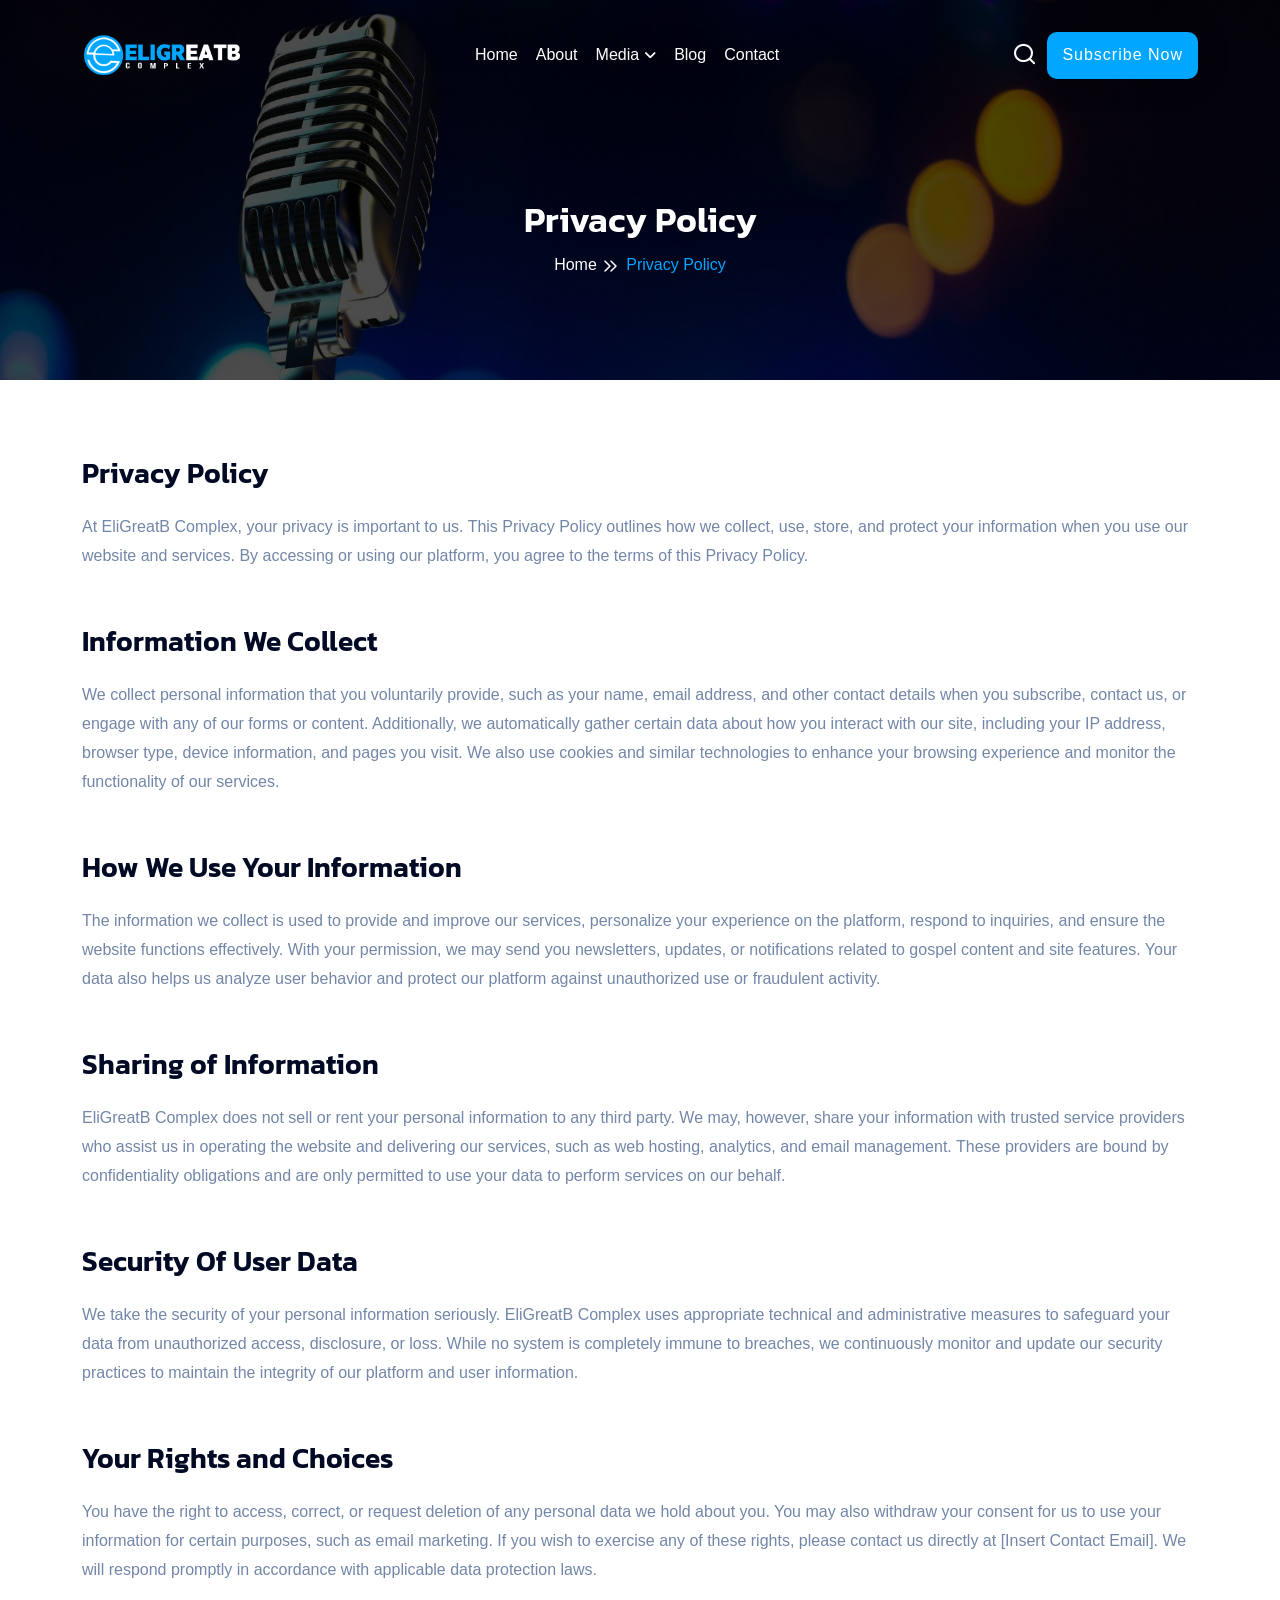
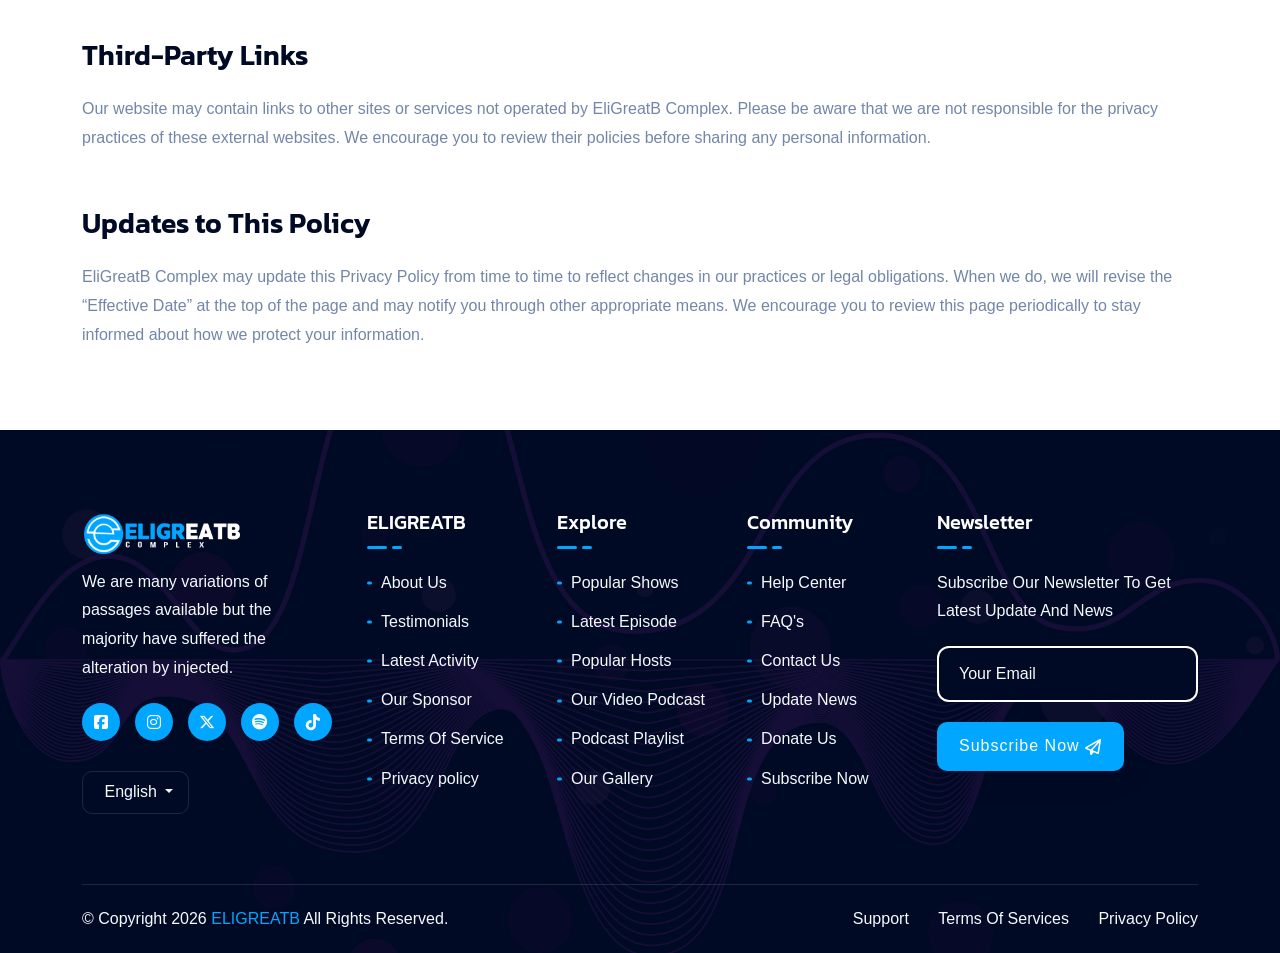
==== commit f4ad6c17: "Update the privacy policy page content" ====
--- a/privacy.html
+++ b/privacy.html
@@ -106,49 +106,6 @@
     <!-- popup search end -->
 
 
-    <!-- sidebar-popup -->
-    <div class="sidebar-popup">
-        <div class="sidebar-wrapper">
-            <div class="sidebar-content">
-                <button type="button" class="close-sidebar-popup"><i class="far fa-xmark"></i></button>
-                <div class="sidebar-logo">
-                    <img src="assets/img/logo/logo-dark.png" alt="">
-                </div>
-                <div class="sidebar-about">
-                    <h4>About Us</h4>
-                    <p>There are many variations of passages available sure there majority have suffered alteration in
-                        some form by inject humour or randomised words which don't look even slightly believable.</p>
-                </div>
-                <div class="sidebar-contact">
-                    <h4>Contact Info</h4>
-                    <ul>
-                        <li>
-                            <h6>Email</h6>
-                            <a href="https://live.themewild.com/cdn-cgi/l/email-protection#4920272f26092c31282439252c672a2624"><i class="far fa-envelope"></i><span class="__cf_email__" data-cfemail="f39a9d959cb3968b929e839f96dd909c9e">[email&#160;protected]</span></a>
-                        </li>
-                        <li>
-                            <h6>Phone</h6>
-                            <a href="tel:+21236547898"><i class="far fa-phone"></i>+2 123 654 7898</a>
-                        </li>
-                        <li>
-                            <h6>Address</h6>
-                            <a href="#"><i class="far fa-location-dot"></i>25/B Milford Road, New York</a>
-                        </li>
-                    </ul>
-                </div>
-                <div class="sidebar-social">
-                    <h4>Follow Us</h4>
-                    <a href="#"><i class="fab fa-facebook"></i></a>
-                    <a href="#"><i class="fab fa-x-twitter"></i></a>
-                    <a href="#"><i class="fab fa-instagram"></i></a>
-                    <a href="#"><i class="fab fa-linkedin"></i></a>
-                </div>
-            </div>
-        </div>
-    </div>
-    <!-- sidebar-popup end -->
-
-
     <main class="main">
 
         <!-- breadcrumb -->
@@ -172,73 +129,76 @@
                         <div class="terms-content">
                             <h3>Privacy Policy</h3>
                             <p>
-                                Aenean ullamcorper est est, ac bibendum ipsum tincidunt vehicula. Nulla faucibus
-                                vulputate lorem, vitae placerat felis blandit ut. Nam sem quam, euismod sit amet augue
-                                et, mollis congue nisi. Vestibulum fringilla lobortis nunc ac tincidunt. Cras nec
-                                convallis quam. Maecenas non sem ut enim facilisis rhoncus. Sed odio ex, efficitur ac
-                                commodo sed, convallis vitae lectus. Aenean at urna ac tellus ullamcorper pretium.
-                                Aliquam erat volutpat. Aliquam sit amet tellus in tortor posuere convallis quis nec
-                                tellus. Nulla eu mauris sit amet enim eleifend congue. Quisque aliquam, turpis quis
-                                elementum tempus, velit arcu dignissim dui, a vehicula lectus nisi non felis.
-                            </p>
-                        </div>
-                        <div class="terms-content">
-                            <h3>Collect Information</h3>
-                            <p>
-                                Donec ac pulvinar diam, ac mollis augue. Etiam interdum fringilla magna, at placerat
-                                libero malesuada sed. Proin tincidunt a sapien at facilisis. Cras nec lectus pretium,
-                                convallis tellus eu, placerat augue. Curabitur luctus odio efficitur elit volutpat, quis
-                                venenatis tellus vestibulum. Nam ultrices massa id tellus commodo, at mollis elit
-                                mattis. Etiam eget ultrices lectus, at faucibus mauris. Integer at mauris ex. Vivamus
-                                interdum cursus mi quis venenatis. Sed pulvinar efficitur quam quis congue. Ut vel
-                                ornare lorem. Vivamus mi mi, vestibulum nec eleifend eu, lobortis ac neque. Lorem ipsum
-                                dolor sit amet, consectetur adipiscing elit. Sed hendrerit augue dui, non rutrum enim
-                                ultrices vel. Fusce mattis ullamcorper nisl, sit amet venenatis odio tincidunt eget.
-                            </p>
-                        </div>
-                        <div class="terms-content">
-                            <h3>Usage of Information</h3>
-                            <p>
-                                Phasellus commodo venenatis erat, et vestibulum mi fringilla in. Proin elit urna,
-                                condimentum ut elit id, imperdiet rutrum orci. Praesent vehicula velit at est rutrum
-                                lacinia. Nullam accumsan at tortor in ullamcorper. Proin semper sagittis nisl, vitae
-                                finibus nisl maximus non. Cras dictum risus quis augue tempor egestas. Proin luctus
-                                fermentum nunc, eget pretium dolor tristique id.
-                            </p>
-                            <p>
-                                Suspendisse hendrerit ex sit amet augue lobortis ullamcorper. Maecenas dignissim
-                                facilisis orci, non imperdiet sapien ornare at. Pellentesque habitant morbi tristique
-                                senectus et netus et malesuada fames ac turpis egestas.
-                            </p>
-                            <p>
-                                Nam ultrices mi mauris, eget tempus massa ornare id. Aenean rhoncus vestibulum diam, ut
-                                dapibus dolor vehicula non. Proin rhoncus convallis commodo.
+                                At EliGreatB Complex, your privacy is important to us. 
+                                This Privacy Policy outlines how we collect, use, store, 
+                                and protect your information when you use our website and services. 
+                                By accessing or using our platform, you agree to the terms of this Privacy Policy.
+                            </p>
+                        </div>
+                        <div class="terms-content">
+                            <h3>Information We Collect</h3>
+                            <p>
+                                We collect personal information that you voluntarily provide, such as your name, 
+                                email address, and other contact details when you subscribe, contact us, or engage 
+                                with any of our forms or content. Additionally, we automatically gather certain data 
+                                about how you interact with our site, including your IP address, browser type, device 
+                                information, and pages you visit. We also use cookies and similar technologies to enhance 
+                                your browsing experience and monitor the functionality of our services.
+                            </p>
+                        </div>
+                        <div class="terms-content">
+                            <h3>How We Use Your Information</h3>
+                            <p>
+                                The information we collect is used to provide and improve our services, personalize your 
+                                experience on the platform, respond to inquiries, and ensure the website functions 
+                                effectively. With your permission, we may send you newsletters, updates, or notifications 
+                                related to gospel content and site features. Your data also helps us analyze user behavior 
+                                and protect our platform against unauthorized use or fraudulent activity.
+                            </p>
+                        </div>
+                        <div class="terms-content">
+                            <h3>Sharing of Information</h3>
+                            <p>
+                                EliGreatB Complex does not sell or rent your personal information to any third party. We may, 
+                                however, share your information with trusted service providers who assist us in operating the 
+                                website and delivering our services, such as web hosting, analytics, and email management. 
+                                These providers are bound by confidentiality obligations and are only permitted to use your 
+                                data to perform services on our behalf.
                             </p>
                         </div>
                         <div class="terms-content">
                             <h3>Security Of User Data</h3>
-                            <p>Integer justo neque imperdiet vitae consequat in vehicula quis dolor orbi lorem leo
-                                volutpat a tristique :</p>
-                            <ul class="terms-list ms-4">
-                                <li>1. Ut scelerisque hendrerit venenatis</li>
-                                <li>2. Proin fermentum lacus nec augue blandit placerat</li>
-                                <li>3. Ut vestibulum elit justo suscipit sem ultricies</li>
-                                <li>4. Integer fermentum vitae magna in condimentum</li>
-                                <li>5. Aenean ultrices neque id pellentesque tincidunt</li>
-                                <li>6. Donec ut vestibulum sem, in faucibus mauris.</li>
-                            </ul>
-                        </div>
-                        <div class="terms-content">
-                            <h3>Copyright and Security</h3>
-                            <p>
-                                Vestibulum bibendum metus quis purus sagittis ultricies. Vestibulum fringilla urna
-                                volutpat eros pharetra consectetur. Integer rutrum eu odio et pulvinar. Sed hendrerit
-                                pellentesque faucibus. In venenatis lacus sit amet vehicula efficitur. Suspendisse
-                                pulvinar malesuada dui non mollis. Aliquam urna massa, rutrum vel luctus in, facilisis a
-                                turpis. Ut aliquet accumsan turpis, eget egestas sem pellentesque nec. Phasellus
-                                faucibus congue tempor. Mauris ac massa scelerisque metus pulvinar feugiat in ut leo.
-                                Proin congue felis orci. Suspendisse consectetur nisl at faucibus venenatis. Quisque
-                                pretium rhoncus dui, porttitor varius mi iaculis nec.
+                            <p>We take the security of your personal information seriously. 
+                                EliGreatB Complex uses appropriate technical and administrative 
+                                measures to safeguard your data from unauthorized access, disclosure, 
+                                or loss. While no system is completely immune to breaches, we continuously 
+                                monitor and update our security practices to maintain the integrity of our 
+                                platform and user information.
+                            </p>
+                        </div>
+                        <div class="terms-content">
+                            <h3>Your Rights and Choices</h3>
+                            <p>You have the right to access, correct, or request deletion of any personal data we hold about you. 
+                                You may also withdraw your consent for us to use your information for certain purposes, 
+                                such as email marketing. If you wish to exercise any of these rights, please contact us 
+                                directly at [Insert Contact Email]. We will respond promptly in accordance with applicable 
+                                data protection laws.
+                            </p>
+                        </div>
+                        <div class="terms-content">
+                            <h3>Third-Party Links</h3>
+                            <p>Our website may contain links to other sites or services not operated by EliGreatB Complex. 
+                                Please be aware that we are not responsible for the privacy practices of these external websites. 
+                                We encourage you to review their policies before sharing any personal information.
+                            </p>
+                        </div>
+                        <div class="terms-content">
+                            <h3>Updates to This Policy</h3>
+                            <p>
+                                EliGreatB Complex may update this Privacy Policy from time to time to reflect changes in our 
+                                practices or legal obligations. When we do, we will revise the “Effective Date” at the top of 
+                                the page and may notify you through other appropriate means. We encourage you to review this 
+                                page periodically to stay informed about how we protect your information.
                             </p>
                         </div>
                     </div>
